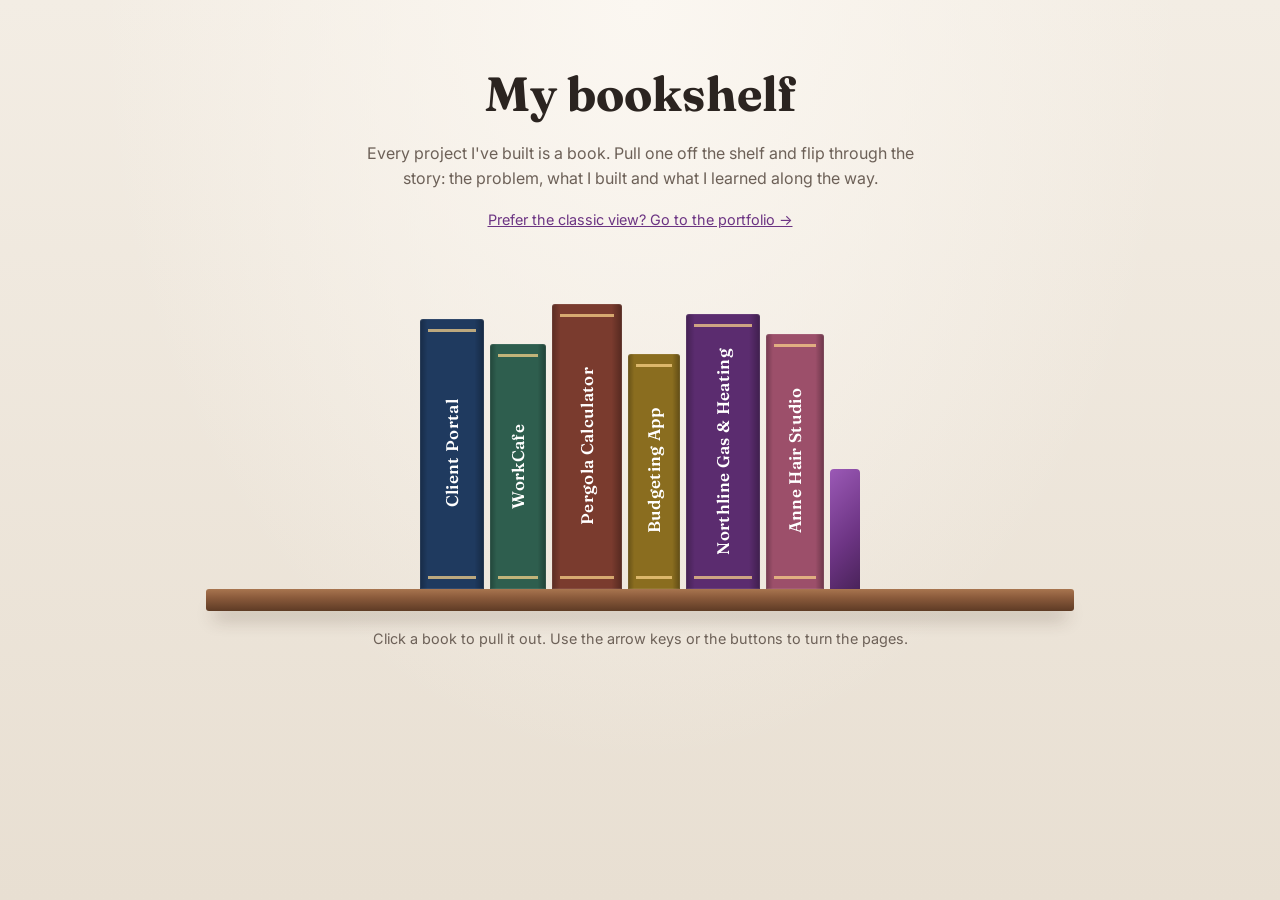
==== bookshelf.html @ 5f2030dc "Update LinkedIn profile links across multiple case studies and CV" ====
<!DOCTYPE html>
<html lang="en">
<head>
    <meta charset="UTF-8">
    <meta name="viewport" content="width=device-width, initial-scale=1.0">
    <title>My Bookshelf | Anasztázia Karalyos-Kecskés</title>
    <meta name="description" content="Prototype: Anasztázia's projects as books on a shelf. Pull one out and flip through it.">
    <link rel="icon" href="assets/images/favicon.ico">
    <link rel="preconnect" href="https://fonts.googleapis.com">
    <link rel="preconnect" href="https://fonts.gstatic.com" crossorigin>
    <link rel="stylesheet" href="https://fonts.googleapis.com/css2?family=Fraunces:opsz,wght@9..144,600;9..144,700&family=Inter:wght@400;500;600;700&display=swap">
    <style>
        /* ===== Colours and base ===== */
        :root {
            --wall: #f3ede4;
            --wall-shade: #e8dfd2;
            --wood: #8a5a3b;
            --wood-dark: #5e3b25;
            --wood-light: #a8754f;
            --paper: #fbf7ef;
            --paper-edge: #efe6d6;
            --ink: #2b2420;
            --ink-muted: #6d6158;
            --accent: #6c3483;
            --serif: 'Fraunces', Georgia, serif;
            --sans: 'Inter', 'Segoe UI', Arial, sans-serif;
        }

        * {
            box-sizing: border-box;
        }

        body {
            margin: 0;
            min-height: 100vh;
            background:
                radial-gradient(ellipse at top, #fbf7f1 0%, transparent 60%),
                linear-gradient(var(--wall), var(--wall-shade));
            color: var(--ink);
            font-family: var(--sans);
            line-height: 1.6;
        }

        img {
            display: block;
            max-width: 100%;
        }

        /* ===== Header ===== */
        .intro {
            max-width: 900px;
            margin: 0 auto;
            padding: 56px 16px 24px;
            text-align: center;
        }

        .intro h1 {
            margin: 0 0 8px;
            font-family: var(--serif);
            font-size: clamp(2rem, 5vw, 3rem);
        }

        .intro p {
            margin: 0 auto;
            max-width: 560px;
            color: var(--ink-muted);
        }

        .classic {
            display: inline-block;
            margin-top: 16px;
            color: var(--accent);
            font-size: 0.9rem;
        }

        /* ===== Shelf ===== */
        .shelf {
            max-width: 900px;
            margin: 32px auto 80px;
            padding: 0 16px;
        }

        .books {
            display: flex;
            align-items: flex-end;
            justify-content: center;
            gap: 6px;
            min-height: 300px;
            padding: 0 24px;
        }

        .shelf-board {
            height: 22px;
            border-radius: 3px;
            background: linear-gradient(var(--wood-light), var(--wood) 40%, var(--wood-dark));
            box-shadow: 0 14px 18px -8px rgba(60, 35, 20, 0.45);
        }

        .spine {
            position: relative;
            width: var(--w, 58px);
            height: var(--h, 260px);
            padding: 18px 0;
            border: 0;
            border-radius: 3px 3px 0 0;
            background:
                linear-gradient(90deg, rgba(0, 0, 0, 0.25), transparent 12%, transparent 85%, rgba(0, 0, 0, 0.3)),
                var(--c);
            color: #fff;
            cursor: pointer;
            box-shadow: inset 0 0 0 1px rgba(255, 255, 255, 0.08);
            transition: transform 0.35s ease;
        }

        .spine::before,
        .spine::after {
            content: "";
            position: absolute;
            left: 8px;
            right: 8px;
            height: 3px;
            background: rgba(255, 215, 140, 0.7);
        }

        .spine::before {
            top: 10px;
        }

        .spine::after {
            bottom: 10px;
        }

        .spine:hover,
        .spine:focus-visible {
            transform: translateY(-14px);
        }

        .spine:focus-visible {
            outline: 3px solid var(--accent);
            outline-offset: 3px;
        }

        .spine.pulled {
            transform: translateY(-40px) rotate(-3deg);
        }

        .spine-title {
            display: block;
            writing-mode: vertical-rl;
            transform: rotate(180deg);
            margin: 0 auto;
            font-family: var(--serif);
            font-size: 1.05rem;
            font-weight: 600;
            letter-spacing: 0.02em;
            white-space: nowrap;
        }

        .spine-tag {
            position: absolute;
            bottom: 22px;
            left: 0;
            right: 0;
            font-size: 0.62rem;
            font-weight: 600;
            text-transform: uppercase;
            letter-spacing: 0.08em;
            opacity: 0.8;
        }

        .bookend {
            align-self: flex-end;
            width: 30px;
            height: 120px;
            border-radius: 4px 4px 0 0;
            background: linear-gradient(135deg, #9b59b6, var(--accent) 60%, #4a235a);
        }

        .hint {
            margin-top: 16px;
            text-align: center;
            color: var(--ink-muted);
            font-size: 0.9rem;
        }

        /* ===== Open book ===== */
        .reader {
            position: fixed;
            inset: 0;
            z-index: 10;
            display: flex;
            flex-direction: column;
            align-items: center;
            justify-content: center;
            gap: 20px;
            padding: 16px;
            background: rgba(35, 25, 20, 0.72);
            opacity: 0;
            visibility: hidden;
            transition: opacity 0.35s ease, visibility 0.35s;
        }

        .reader.open {
            opacity: 1;
            visibility: visible;
        }

        .stage {
            perspective: 2200px;
        }

        .book {
            --page-w: min(380px, 44vw);
            --page-h: min(520px, 72vh);
            position: relative;
            width: calc(var(--page-w) * 2);
            height: var(--page-h);
            transform: scale(0.6) translateX(-25%);
            transition: transform 0.6s ease;
        }

        .reader.open .book {
            transform: translateX(-25%);
        }

        .reader.open .book.mid {
            transform: none;
        }

        .reader.open .book.end {
            transform: translateX(25%);
        }

        .leaf {
            position: absolute;
            top: 0;
            left: 50%;
            width: 50%;
            height: 100%;
            transform-origin: left center;
            transform-style: preserve-3d;
            transition: transform 0.9s cubic-bezier(0.645, 0.045, 0.355, 1);
        }

        .leaf.flipped {
            transform: rotateY(-180deg);
        }

        .face {
            position: absolute;
            inset: 0;
            overflow: hidden;
            padding: 36px 32px;
            backface-visibility: hidden;
            background: linear-gradient(90deg, var(--paper-edge), var(--paper) 8%);
            box-shadow: inset 0 0 0 1px rgba(0, 0, 0, 0.04), 0 10px 30px rgba(0, 0, 0, 0.25);
        }

        .face.back {
            transform: rotateY(180deg);
            background: linear-gradient(270deg, var(--paper-edge), var(--paper) 8%);
        }

        .face h2 {
            margin: 0 0 12px;
            font-family: var(--serif);
            font-size: 1.5rem;
            line-height: 1.2;
        }

        .face p,
        .face li {
            font-size: 0.92rem;
        }

        .face ul {
            padding-left: 18px;
        }

        .chapter {
            margin: 0 0 4px;
            color: var(--accent);
            font-size: 0.72rem;
            font-weight: 700;
            letter-spacing: 0.12em;
            text-transform: uppercase;
        }

        .page-no {
            position: absolute;
            bottom: 14px;
            left: 0;
            right: 0;
            text-align: center;
            color: var(--ink-muted);
            font-size: 0.75rem;
        }

        /* Cover and back cover */
        .face.cover {
            display: flex;
            flex-direction: column;
            justify-content: center;
            padding: 40px;
            color: #fff;
            background:
                linear-gradient(90deg, rgba(0, 0, 0, 0.35), transparent 6%),
                var(--c);
            text-align: center;
        }

        .face.cover.back {
            background:
                linear-gradient(270deg, rgba(0, 0, 0, 0.35), transparent 6%),
                var(--c);
        }

        .cover-frame {
            padding: 32px 16px;
            border: 2px solid rgba(255, 215, 140, 0.7);
        }

        .cover h2 {
            font-size: 2rem;
        }

        .cover .type {
            margin: 0;
            font-size: 0.8rem;
            letter-spacing: 0.14em;
            text-transform: uppercase;
            opacity: 0.85;
        }

        .cover .author {
            margin: 28px 0 0;
            font-family: var(--serif);
            font-style: italic;
            opacity: 0.85;
        }

        .shot {
            margin: 4px 0 16px;
            border-radius: 4px;
        }

        .lead {
            font-family: var(--serif);
            font-size: 1.05rem !important;
            font-style: italic;
        }

        .chips {
            display: flex;
            flex-wrap: wrap;
            justify-content: center;
            gap: 6px;
            margin: 16px 0 24px;
            padding: 0;
            list-style: none;
        }

        .chips li {
            padding: 3px 10px;
            border-radius: 999px;
            background: rgba(255, 255, 255, 0.15);
            font-size: 0.78rem !important;
        }

        .cover a {
            display: block;
            margin: 8px auto 0;
            padding: 8px 14px;
            max-width: 220px;
            border-radius: 4px;
            background: #fff;
            color: var(--ink);
            font-weight: 600;
            font-size: 0.88rem;
            text-decoration: none;
        }

        .cover a.ghost {
            background: transparent;
            border: 1px solid rgba(255, 255, 255, 0.6);
            color: #fff;
        }

        /* Controls */
        .controls {
            display: flex;
            gap: 10px;
        }

        .controls button {
            padding: 10px 18px;
            border: 0;
            border-radius: 999px;
            background: var(--paper);
            color: var(--ink);
            font: 600 0.9rem var(--sans);
            cursor: pointer;
        }

        .controls button:disabled {
            opacity: 0.4;
            cursor: default;
        }

        .controls .close {
            background: var(--accent);
            color: #fff;
        }

        /* ===== Phones: one page at a time ===== */
        @media (max-width: 700px) {
            .books {
                gap: 4px;
                padding: 0;
            }

            .spine {
                width: calc(var(--w, 58px) * 0.78);
                height: calc(var(--h, 260px) * 0.85);
            }

            .bookend {
                display: none;
            }

            .book {
                --page-w: min(360px, calc(100vw - 32px));
                width: var(--page-w);
            }

            .reader.open .book,
            .reader.open .book.mid,
            .reader.open .book.end {
                transform: none;
            }

            .leaf {
                left: 0;
                width: 100%;
            }

            .leaf.flipped {
                opacity: 0;
                transition: transform 0.9s cubic-bezier(0.645, 0.045, 0.355, 1), opacity 0.3s 0.5s;
            }

            .face {
                padding: 28px 22px;
            }
        }

        @media (prefers-reduced-motion: reduce) {
            .spine,
            .book,
            .leaf,
            .reader {
                transition: none !important;
            }
        }
    </style>
</head>
<body>

<header class="intro">
    <h1>My bookshelf</h1>
    <p>Every project I've built is a book. Pull one off the shelf and flip through the story: the problem, what I built and what I learned along the way.</p>
    <a class="classic" href="index.html">Prefer the classic view? Go to the portfolio →</a>
</header>

<main class="shelf">
    <div class="books" id="books"></div>
    <div class="shelf-board"></div>
    <p class="hint">Click a book to pull it out. Use the arrow keys or the buttons to turn the pages.</p>
</main>

<div class="reader" id="reader" role="dialog" aria-modal="true" aria-label="Open book">
    <div class="stage">
        <div class="book" id="book"></div>
    </div>
    <div class="controls">
        <button type="button" id="prev">← Previous</button>
        <button type="button" id="next">Next →</button>
        <button type="button" class="close" id="close">Back to the shelf</button>
    </div>
</div>

<script>
    // Each project is one book. Text comes from the case study pages.
    const projects = [
        {
            title: 'Client Portal',
            type: 'Full-stack web app',
            color: '#1f3a5f',
            width: 64,
            height: 270,
            image: 'client-portal-responsive-devices-mockup.webp',
            lead: 'A portal where a business asks clients for documents, clients upload them, and staff review each file.',
            problem: 'Accountants, law firms and estate agents need documents from every new client. Usually these arrive by email. Files get lost in inboxes, staff keep chasing clients, and nobody can see at a glance what is still missing.',
            built: [
                '<strong>Client side:</strong> a checklist of requested documents, drag-and-drop uploads, and a clear approved or rejected status with the reason.',
                '<strong>Staff side:</strong> a console with a progress bar for each client, new requests with due dates, and approve or reject with a note.'
            ],
            notesTitle: 'Decisions I made',
            notes: [
                'A custom staff console instead of the Django admin.',
                'A daily command instead of a task queue.',
                'Two versions of the demo: a working Django app and a polished front-end showcase.'
            ],
            stack: ['Python', 'Django', 'SQLite', 'Render'],
            live: 'https://client-portal-demo-1.onrender.com',
            page: 'case-studies/client-portal.html'
        },
        {
            title: 'WorkCafe',
            type: 'Full-stack web app',
            color: '#2e5e4e',
            width: 56,
            height: 245,
            image: 'workcafe-responsive-devices-mockup.webp',
            lead: 'A café finder for people who work remotely: where is the good wifi, the power socket and the quiet corner?',
            problem: 'Students, freelancers and remote workers need somewhere to work for a few hours, but they don\'t know which cafés nearby have decent wifi, sockets and a quiet corner. Good tips get shared in group chats and then forgotten.',
            built: [
                'A searchable café directory with a map, open to everyone without an account.',
                'Each café shows its wifi speed, power sockets and how quiet it usually is.',
                'Registered users can add, edit and delete their own cafés and save favourites.'
            ],
            notesTitle: 'Bugs I fixed',
            notes: [
                'The weather showed 290 degrees.',
                'The map stopped loading on the live site.',
                'Pages returned 404 on Heroku.',
                'Cafés appeared in the wrong place on the map.'
            ],
            stack: ['Python', 'Django', 'PostgreSQL', 'Leaflet', 'Heroku'],
            live: 'https://workcafe-app-4f1f130b7d49.herokuapp.com/',
            code: 'https://github.com/Anasztazia12/milestone3',
            page: 'case-studies/workcafe.html'
        },
        {
            title: 'Pergola Calculator',
            type: 'Client project',
            color: '#7a3b2e',
            width: 70,
            height: 285,
            image: 'pergola-responsive-devices-mockup.webp',
            lead: 'A 3D configurator for a construction company: change the design and see the materials and the price straight away.',
            problem: 'For every pergola job the company worked out the concrete, timber and screw quantities by hand in spreadsheets. It was slow, and a mistake in the numbers meant ordering the wrong materials.',
            built: [
                'The customer sets the size, roof pitch, wood type and other options.',
                'The 3D model, the full material list and the price update straight away.',
                'The bill of materials can be downloaded.'
            ],
            notesTitle: 'Challenges and fixes',
            notes: [
                'Keeping the pricing formulas private, server-side in Cloud Functions.',
                'Moving off PHP hosting.',
                'Handling secrets and local testing.'
            ],
            stack: ['JavaScript', 'Babylon.js', 'Firebase'],
            live: 'https://pergolakalkulator.com/calculator',
            page: 'case-studies/pergola-calculator.html'
        },
        {
            title: 'Budgeting App',
            type: 'Web app',
            color: '#8a6d1f',
            width: 52,
            height: 235,
            image: 'budgeting-app.webp',
            lead: 'A budgeting app that also answers "what happens if…?" before you make a money decision.',
            problem: 'Most budgeting tools only show what you have already spent. People also want to try out a decision first: what if I pay this loan off early, or what if my rent goes up?',
            built: [
                '<strong>Budget:</strong> income and expenses with totals and categories.',
                '<strong>Forecast:</strong> what-if scenarios you can save.',
                '<strong>Debt manager:</strong> loans and early payoff, linked to the forecast.',
                '<strong>Monthly summary:</strong> pie and bar charts.'
            ],
            notesTitle: 'Challenges and fixes',
            notes: [
                'Keeping account data and the database in step.',
                'Guest mode without mixing data.',
                'Amounts typed as text.'
            ],
            stack: ['JavaScript', 'Firebase', 'Chart.js', 'Jest'],
            live: 'https://anasztazia12.github.io/budgeting',
            code: 'https://github.com/Anasztazia12/budgeting',
            page: 'case-studies/budgeting-app.html'
        },
        {
            title: 'Northline Gas & Heating',
            type: 'Website and automation',
            color: '#5b2c6f',
            width: 74,
            height: 275,
            image: 'plumber-responsive-devices-mockup.webp',
            lead: 'A website for a heating engineer, with a quote form that sorts every request in seconds and flags emergencies straight away.',
            problem: 'A one-person heating engineer can\'t read emails while working on a boiler. Urgent jobs, like no heating or a smell of gas, sit unread between routine requests, and the customer rings someone else.',
            built: [
                '<strong>The website:</strong> hours, emergency call-outs and contact details on the first screen, then a "Request a quote" button.',
                '<strong>The automation:</strong> a Make scenario where AI sorts each request by job type and urgency, saves it to the job list and alerts the engineer about urgent jobs straight away.'
            ],
            notesTitle: 'Decisions I made',
            notes: [
                'A keyword safety net for emergencies.',
                'When unsure, choose urgent.',
                'Nothing gets lost.',
                'The engineer decides.'
            ],
            stack: ['HTML', 'CSS', 'Firebase', 'Make', 'OpenAI', 'Google Sheets'],
            live: 'https://northline-gas.web.app/',
            page: 'case-studies/northline-automation.html'
        },
        {
            title: 'Anne Hair Studio',
            type: 'Website with booking',
            color: '#9c4f6a',
            width: 58,
            height: 255,
            image: 'hair-responsive-devices-mockup.webp',
            lead: 'A website for a one-person hair salon, where clients can see the prices and opening hours and pick a free appointment.',
            problem: 'A stylist who works alone has no time to answer the same questions all day: what do you offer, what does it cost, when are you open, and how do I book?',
            built: [
                'A booking calendar: pick a day, then a free time, then enter your details.',
                'A full price list and opening hours, with today highlighted.',
                'On phones, the call and booking buttons stay at the bottom of the screen.'
            ],
            notesTitle: 'Decisions I made',
            notes: [
                'Weeks start on Monday.',
                'No times in the past.'
            ],
            stack: ['HTML', 'CSS', 'JavaScript', 'Firebase Hosting'],
            live: 'https://anne-hair-studio.web.app/',
            page: 'case-studies/anne-hair-studio.html'
        }
    ];

    const booksEl = document.getElementById('books');
    const reader = document.getElementById('reader');
    const bookEl = document.getElementById('book');
    const prevBtn = document.getElementById('prev');
    const nextBtn = document.getElementById('next');
    const closeBtn = document.getElementById('close');
    const phone = window.matchMedia('(max-width: 700px)');

    let leaves = [];
    let current = 0;
    let activeSpine = null;

    // The six pages of a book, in reading order
    function pagesFor(p) {
        const list = items => items.map(i => `<li>${i}</li>`).join('');
        const links = [
            `<a href="${p.live}" target="_blank" rel="noopener">Live demo</a>`,
            p.code ? `<a class="ghost" href="${p.code}" target="_blank" rel="noopener">Code on GitHub</a>` : '',
            `<a class="ghost" href="${p.page}">Full case study</a>`
        ].join('');

        return [
            { cover: true, html: `<div class="cover-frame"><p class="type">${p.type}</p><h2>${p.title}</h2><p class="author">by Anasztázia Karalyos-Kecskés</p></div>` },
            { html: `<img class="shot" src="assets/images/${p.image}" alt="${p.title} on several devices"><p class="lead">${p.lead}</p>` },
            { html: `<p class="chapter">Chapter 1</p><h2>The problem</h2><p>${p.problem}</p>` },
            { html: `<p class="chapter">Chapter 2</p><h2>What I built</h2><ul>${list(p.built)}</ul>` },
            { html: `<p class="chapter">Chapter 3</p><h2>${p.notesTitle}</h2><ul>${list(p.notes)}</ul>` },
            { cover: true, html: `<p class="type">Built with</p><ul class="chips">${list(p.stack)}</ul>${links}` }
        ];
    }

    function face(page, side, number, color) {
        if (!page) {
            return `<div class="face ${side}"></div>`;
        }
        const cls = page.cover ? 'face cover' : 'face';
        const no = page.cover ? '' : `<span class="page-no">${number}</span>`;
        return `<div class="${cls} ${side}" style="--c:${color}">${page.html}${no}</div>`;
    }

    // Spread view: two pages per leaf. Phone view: one page per leaf.
    function buildBook(p) {
        const pages = pagesFor(p);
        const perLeaf = phone.matches ? 1 : 2;
        let html = '';

        for (let i = 0; i < pages.length; i += perLeaf) {
            const back = perLeaf === 2 ? pages[i + 1] : null;
            html += `<div class="leaf">${face(pages[i], 'front', i, p.color)}${face(back, 'back', i + 1, p.color)}</div>`;
        }

        bookEl.innerHTML = html;
        leaves = [...bookEl.querySelectorAll('.leaf')];
        current = 0;
        update();
    }

    function update() {
        leaves.forEach((leaf, i) => {
            const flipped = i < current;
            leaf.classList.toggle('flipped', flipped);
            leaf.style.zIndex = flipped ? i : leaves.length - i;
        });

        bookEl.classList.toggle('mid', current > 0 && current < leaves.length);
        bookEl.classList.toggle('end', current === leaves.length);
        prevBtn.disabled = current === 0;
        nextBtn.disabled = current === leaves.length - (phone.matches ? 1 : 0);
    }

    function turn(step) {
        const target = current + step;
        const last = leaves.length - (phone.matches ? 1 : 0);
        if (target < 0 || target > last) {
            return;
        }
        // Keep the turning leaf on top while it moves
        const leaf = leaves[step > 0 ? current : target];
        leaf.style.zIndex = leaves.length + 1;
        current = target;
        setTimeout(update, 450);
        leaf.classList.toggle('flipped', step > 0);
        prevBtn.disabled = current === 0;
        nextBtn.disabled = current === last;
    }

    function openBook(p, spine) {
        activeSpine = spine;
        spine.classList.add('pulled');
        buildBook(p);
        setTimeout(() => {
            reader.classList.add('open');
            nextBtn.focus();
        }, 350);
    }

    function closeBook() {
        reader.classList.remove('open');
        if (activeSpine) {
            activeSpine.classList.remove('pulled');
            activeSpine.focus();
            activeSpine = null;
        }
    }

    projects.forEach(p => {
        const spine = document.createElement('button');
        spine.type = 'button';
        spine.className = 'spine';
        spine.style.cssText = `--c:${p.color};--w:${p.width}px;--h:${p.height}px`;
        spine.setAttribute('aria-label', `Open the ${p.title} book`);
        spine.innerHTML = `<span class="spine-title">${p.title}</span>`;
        spine.addEventListener('click', () => openBook(p, spine));
        booksEl.appendChild(spine);
    });

    const bookend = document.createElement('div');
    bookend.className = 'bookend';
    bookend.setAttribute('aria-hidden', 'true');
    booksEl.appendChild(bookend);

    prevBtn.addEventListener('click', () => turn(-1));
    nextBtn.addEventListener('click', () => turn(1));
    closeBtn.addEventListener('click', closeBook);
    reader.addEventListener('click', e => {
        if (e.target === reader) {
            closeBook();
        }
    });

    document.addEventListener('keydown', e => {
        if (!reader.classList.contains('open')) {
            return;
        }
        if (e.key === 'ArrowRight') turn(1);
        if (e.key === 'ArrowLeft') turn(-1);
        if (e.key === 'Escape') closeBook();
    });
</script>
</body>
</html>
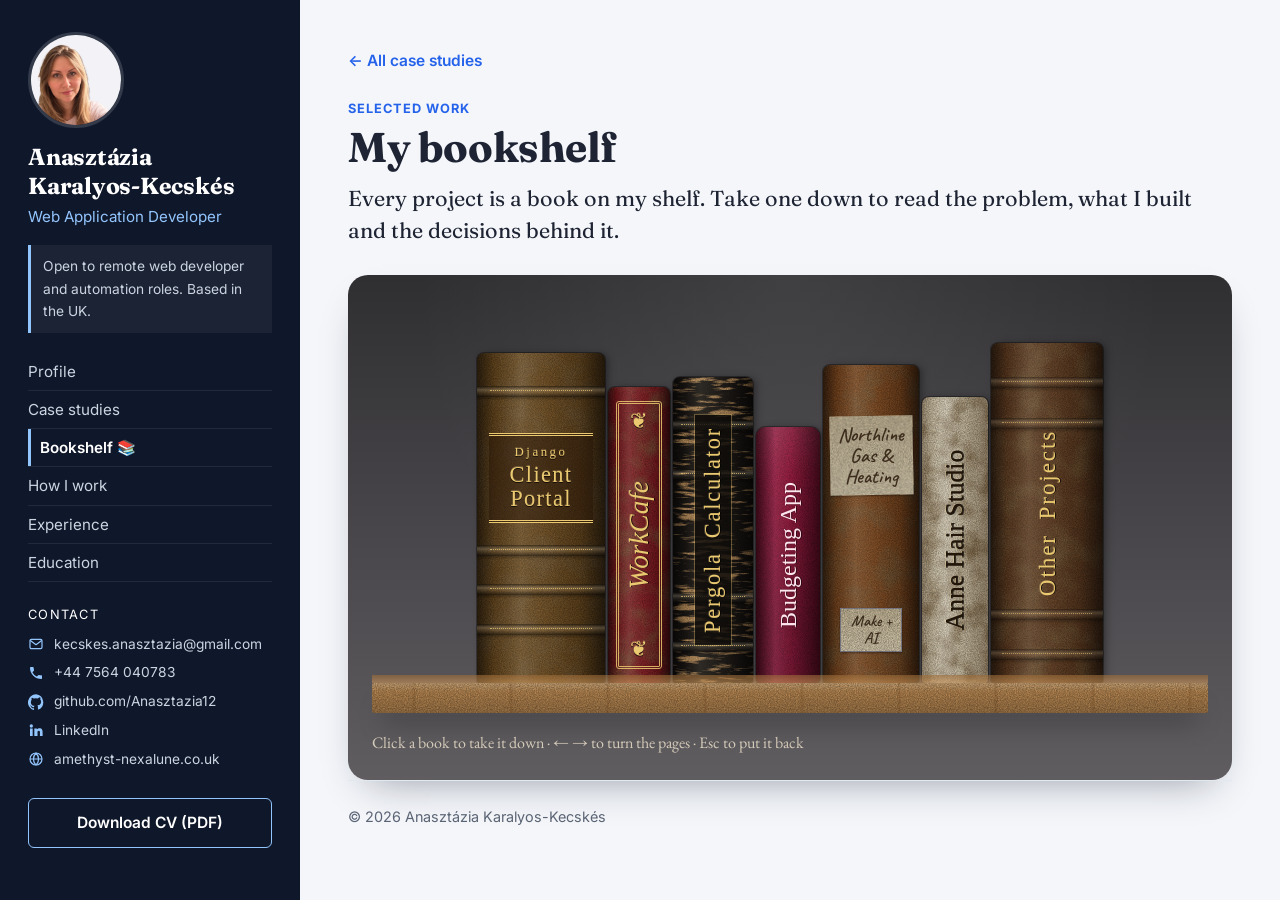
==== commit 7f655a58: "Add "Bookshelf" link to navigation and case studies sections - Included a link to the "Bookshelf" pa" ====
--- a/bookshelf.html
+++ b/bookshelf.html
@@ -3,480 +3,69 @@
 <head>
     <meta charset="UTF-8">
     <meta name="viewport" content="width=device-width, initial-scale=1.0">
-    <title>My Bookshelf | Anasztázia Karalyos-Kecskés</title>
-    <meta name="description" content="Prototype: Anasztázia's projects as books on a shelf. Pull one out and flip through it.">
+    <title>My bookshelf | Anasztázia Karalyos-Kecskés</title>
+    <meta name="description" content="Anasztázia's case studies as old books on a shelf. Take one down and read it page by page.">
     <link rel="icon" href="assets/images/favicon.ico">
     <link rel="preconnect" href="https://fonts.googleapis.com">
     <link rel="preconnect" href="https://fonts.gstatic.com" crossorigin>
-    <link rel="stylesheet" href="https://fonts.googleapis.com/css2?family=Fraunces:opsz,wght@9..144,600;9..144,700&family=Inter:wght@400;500;600;700&display=swap">
-    <style>
-        /* ===== Colours and base ===== */
-        :root {
-            --wall: #f3ede4;
-            --wall-shade: #e8dfd2;
-            --wood: #8a5a3b;
-            --wood-dark: #5e3b25;
-            --wood-light: #a8754f;
-            --paper: #fbf7ef;
-            --paper-edge: #efe6d6;
-            --ink: #2b2420;
-            --ink-muted: #6d6158;
-            --accent: #6c3483;
-            --serif: 'Fraunces', Georgia, serif;
-            --sans: 'Inter', 'Segoe UI', Arial, sans-serif;
-        }
-
-        * {
-            box-sizing: border-box;
-        }
-
-        body {
-            margin: 0;
-            min-height: 100vh;
-            background:
-                radial-gradient(ellipse at top, #fbf7f1 0%, transparent 60%),
-                linear-gradient(var(--wall), var(--wall-shade));
-            color: var(--ink);
-            font-family: var(--sans);
-            line-height: 1.6;
-        }
-
-        img {
-            display: block;
-            max-width: 100%;
-        }
-
-        /* ===== Header ===== */
-        .intro {
-            max-width: 900px;
-            margin: 0 auto;
-            padding: 56px 16px 24px;
-            text-align: center;
-        }
-
-        .intro h1 {
-            margin: 0 0 8px;
-            font-family: var(--serif);
-            font-size: clamp(2rem, 5vw, 3rem);
-        }
-
-        .intro p {
-            margin: 0 auto;
-            max-width: 560px;
-            color: var(--ink-muted);
-        }
-
-        .classic {
-            display: inline-block;
-            margin-top: 16px;
-            color: var(--accent);
-            font-size: 0.9rem;
-        }
-
-        /* ===== Shelf ===== */
-        .shelf {
-            max-width: 900px;
-            margin: 32px auto 80px;
-            padding: 0 16px;
-        }
-
-        .books {
-            display: flex;
-            align-items: flex-end;
-            justify-content: center;
-            gap: 6px;
-            min-height: 300px;
-            padding: 0 24px;
-        }
-
-        .shelf-board {
-            height: 22px;
-            border-radius: 3px;
-            background: linear-gradient(var(--wood-light), var(--wood) 40%, var(--wood-dark));
-            box-shadow: 0 14px 18px -8px rgba(60, 35, 20, 0.45);
-        }
-
-        .spine {
-            position: relative;
-            width: var(--w, 58px);
-            height: var(--h, 260px);
-            padding: 18px 0;
-            border: 0;
-            border-radius: 3px 3px 0 0;
-            background:
-                linear-gradient(90deg, rgba(0, 0, 0, 0.25), transparent 12%, transparent 85%, rgba(0, 0, 0, 0.3)),
-                var(--c);
-            color: #fff;
-            cursor: pointer;
-            box-shadow: inset 0 0 0 1px rgba(255, 255, 255, 0.08);
-            transition: transform 0.35s ease;
-        }
-
-        .spine::before,
-        .spine::after {
-            content: "";
-            position: absolute;
-            left: 8px;
-            right: 8px;
-            height: 3px;
-            background: rgba(255, 215, 140, 0.7);
-        }
-
-        .spine::before {
-            top: 10px;
-        }
-
-        .spine::after {
-            bottom: 10px;
-        }
-
-        .spine:hover,
-        .spine:focus-visible {
-            transform: translateY(-14px);
-        }
-
-        .spine:focus-visible {
-            outline: 3px solid var(--accent);
-            outline-offset: 3px;
-        }
-
-        .spine.pulled {
-            transform: translateY(-40px) rotate(-3deg);
-        }
-
-        .spine-title {
-            display: block;
-            writing-mode: vertical-rl;
-            transform: rotate(180deg);
-            margin: 0 auto;
-            font-family: var(--serif);
-            font-size: 1.05rem;
-            font-weight: 600;
-            letter-spacing: 0.02em;
-            white-space: nowrap;
-        }
-
-        .spine-tag {
-            position: absolute;
-            bottom: 22px;
-            left: 0;
-            right: 0;
-            font-size: 0.62rem;
-            font-weight: 600;
-            text-transform: uppercase;
-            letter-spacing: 0.08em;
-            opacity: 0.8;
-        }
-
-        .bookend {
-            align-self: flex-end;
-            width: 30px;
-            height: 120px;
-            border-radius: 4px 4px 0 0;
-            background: linear-gradient(135deg, #9b59b6, var(--accent) 60%, #4a235a);
-        }
-
-        .hint {
-            margin-top: 16px;
-            text-align: center;
-            color: var(--ink-muted);
-            font-size: 0.9rem;
-        }
-
-        /* ===== Open book ===== */
-        .reader {
-            position: fixed;
-            inset: 0;
-            z-index: 10;
-            display: flex;
-            flex-direction: column;
-            align-items: center;
-            justify-content: center;
-            gap: 20px;
-            padding: 16px;
-            background: rgba(35, 25, 20, 0.72);
-            opacity: 0;
-            visibility: hidden;
-            transition: opacity 0.35s ease, visibility 0.35s;
-        }
-
-        .reader.open {
-            opacity: 1;
-            visibility: visible;
-        }
-
-        .stage {
-            perspective: 2200px;
-        }
-
-        .book {
-            --page-w: min(380px, 44vw);
-            --page-h: min(520px, 72vh);
-            position: relative;
-            width: calc(var(--page-w) * 2);
-            height: var(--page-h);
-            transform: scale(0.6) translateX(-25%);
-            transition: transform 0.6s ease;
-        }
-
-        .reader.open .book {
-            transform: translateX(-25%);
-        }
-
-        .reader.open .book.mid {
-            transform: none;
-        }
-
-        .reader.open .book.end {
-            transform: translateX(25%);
-        }
-
-        .leaf {
-            position: absolute;
-            top: 0;
-            left: 50%;
-            width: 50%;
-            height: 100%;
-            transform-origin: left center;
-            transform-style: preserve-3d;
-            transition: transform 0.9s cubic-bezier(0.645, 0.045, 0.355, 1);
-        }
-
-        .leaf.flipped {
-            transform: rotateY(-180deg);
-        }
-
-        .face {
-            position: absolute;
-            inset: 0;
-            overflow: hidden;
-            padding: 36px 32px;
-            backface-visibility: hidden;
-            background: linear-gradient(90deg, var(--paper-edge), var(--paper) 8%);
-            box-shadow: inset 0 0 0 1px rgba(0, 0, 0, 0.04), 0 10px 30px rgba(0, 0, 0, 0.25);
-        }
-
-        .face.back {
-            transform: rotateY(180deg);
-            background: linear-gradient(270deg, var(--paper-edge), var(--paper) 8%);
-        }
-
-        .face h2 {
-            margin: 0 0 12px;
-            font-family: var(--serif);
-            font-size: 1.5rem;
-            line-height: 1.2;
-        }
-
-        .face p,
-        .face li {
-            font-size: 0.92rem;
-        }
-
-        .face ul {
-            padding-left: 18px;
-        }
-
-        .chapter {
-            margin: 0 0 4px;
-            color: var(--accent);
-            font-size: 0.72rem;
-            font-weight: 700;
-            letter-spacing: 0.12em;
-            text-transform: uppercase;
-        }
-
-        .page-no {
-            position: absolute;
-            bottom: 14px;
-            left: 0;
-            right: 0;
-            text-align: center;
-            color: var(--ink-muted);
-            font-size: 0.75rem;
-        }
-
-        /* Cover and back cover */
-        .face.cover {
-            display: flex;
-            flex-direction: column;
-            justify-content: center;
-            padding: 40px;
-            color: #fff;
-            background:
-                linear-gradient(90deg, rgba(0, 0, 0, 0.35), transparent 6%),
-                var(--c);
-            text-align: center;
-        }
-
-        .face.cover.back {
-            background:
-                linear-gradient(270deg, rgba(0, 0, 0, 0.35), transparent 6%),
-                var(--c);
-        }
-
-        .cover-frame {
-            padding: 32px 16px;
-            border: 2px solid rgba(255, 215, 140, 0.7);
-        }
-
-        .cover h2 {
-            font-size: 2rem;
-        }
-
-        .cover .type {
-            margin: 0;
-            font-size: 0.8rem;
-            letter-spacing: 0.14em;
-            text-transform: uppercase;
-            opacity: 0.85;
-        }
-
-        .cover .author {
-            margin: 28px 0 0;
-            font-family: var(--serif);
-            font-style: italic;
-            opacity: 0.85;
-        }
-
-        .shot {
-            margin: 4px 0 16px;
-            border-radius: 4px;
-        }
-
-        .lead {
-            font-family: var(--serif);
-            font-size: 1.05rem !important;
-            font-style: italic;
-        }
-
-        .chips {
-            display: flex;
-            flex-wrap: wrap;
-            justify-content: center;
-            gap: 6px;
-            margin: 16px 0 24px;
-            padding: 0;
-            list-style: none;
-        }
-
-        .chips li {
-            padding: 3px 10px;
-            border-radius: 999px;
-            background: rgba(255, 255, 255, 0.15);
-            font-size: 0.78rem !important;
-        }
-
-        .cover a {
-            display: block;
-            margin: 8px auto 0;
-            padding: 8px 14px;
-            max-width: 220px;
-            border-radius: 4px;
-            background: #fff;
-            color: var(--ink);
-            font-weight: 600;
-            font-size: 0.88rem;
-            text-decoration: none;
-        }
-
-        .cover a.ghost {
-            background: transparent;
-            border: 1px solid rgba(255, 255, 255, 0.6);
-            color: #fff;
-        }
-
-        /* Controls */
-        .controls {
-            display: flex;
-            gap: 10px;
-        }
-
-        .controls button {
-            padding: 10px 18px;
-            border: 0;
-            border-radius: 999px;
-            background: var(--paper);
-            color: var(--ink);
-            font: 600 0.9rem var(--sans);
-            cursor: pointer;
-        }
-
-        .controls button:disabled {
-            opacity: 0.4;
-            cursor: default;
-        }
-
-        .controls .close {
-            background: var(--accent);
-            color: #fff;
-        }
-
-        /* ===== Phones: one page at a time ===== */
-        @media (max-width: 700px) {
-            .books {
-                gap: 4px;
-                padding: 0;
-            }
-
-            .spine {
-                width: calc(var(--w, 58px) * 0.78);
-                height: calc(var(--h, 260px) * 0.85);
-            }
-
-            .bookend {
-                display: none;
-            }
-
-            .book {
-                --page-w: min(360px, calc(100vw - 32px));
-                width: var(--page-w);
-            }
-
-            .reader.open .book,
-            .reader.open .book.mid,
-            .reader.open .book.end {
-                transform: none;
-            }
-
-            .leaf {
-                left: 0;
-                width: 100%;
-            }
-
-            .leaf.flipped {
-                opacity: 0;
-                transition: transform 0.9s cubic-bezier(0.645, 0.045, 0.355, 1), opacity 0.3s 0.5s;
-            }
-
-            .face {
-                padding: 28px 22px;
-            }
-        }
-
-        @media (prefers-reduced-motion: reduce) {
-            .spine,
-            .book,
-            .leaf,
-            .reader {
-                transition: none !important;
-            }
-        }
-    </style>
+    <link rel="stylesheet" href="https://fonts.googleapis.com/css2?family=Fraunces:opsz,wght@9..144,600;9..144,700&family=Inter:wght@400;500;600;700&family=IM+Fell+English:ital@0;1&family=IM+Fell+English+SC&family=EB+Garamond:wght@400;500;600&family=Caveat:wght@500;600&display=swap">
+    <link rel="stylesheet" href="assets/css/style.css">
 </head>
-<body>
-
-<header class="intro">
-    <h1>My bookshelf</h1>
-    <p>Every project I've built is a book. Pull one off the shelf and flip through the story: the problem, what I built and what I learned along the way.</p>
-    <a class="classic" href="index.html">Prefer the classic view? Go to the portfolio →</a>
-</header>
-
-<main class="shelf">
-    <div class="books" id="books"></div>
-    <div class="shelf-board"></div>
-    <p class="hint">Click a book to pull it out. Use the arrow keys or the buttons to turn the pages.</p>
-</main>
+<body class="shelf-page">
+
+<div class="layout">
+
+    <!-- Sidebar -->
+    <aside class="sidebar">
+        <img class="photo" src="assets/images/profile.webp" alt="Anasztázia Karalyos-Kecskés" width="120" height="120">
+        <h1>Anasztázia <span class="nowrap">Karalyos-Kecskés</span></h1>
+        <p class="role">Web Application Developer</p>
+        <p class="status">Open to remote web developer and automation roles. Based in the UK.</p>
+
+        <nav>
+            <ul class="menu">
+                <li><a href="index.html#profile">Profile</a></li>
+                <li><a href="index.html#projects">Case studies</a></li>
+                <li><a href="bookshelf.html" class="is-active" aria-current="page">Bookshelf 📚</a></li>
+                <li><a href="index.html#how-i-work">How I work</a></li>
+                <li><a href="index.html#experience">Experience</a></li>
+                <li><a href="index.html#education">Education</a></li>
+            </ul>
+        </nav>
+
+        <p class="side-title">Contact</p>
+        <ul class="contact">
+            <li><a href="mailto:kecskes.anasztazia@gmail.com"><svg class="ic" viewBox="0 0 24 24" aria-hidden="true"><rect x="3" y="5" width="18" height="14" rx="2" fill="none" stroke="currentColor" stroke-width="1.8"/><path d="m4 7 8 6 8-6" fill="none" stroke="currentColor" stroke-width="1.8" stroke-linecap="round" stroke-linejoin="round"/></svg><span>kecskes.anasztazia@gmail.com</span></a></li>
+            <li><a href="tel:+447564040783"><svg class="ic" viewBox="0 0 24 24" aria-hidden="true"><path d="M6.6 10.8a15 15 0 0 0 6.6 6.6l2.2-2.2a1 1 0 0 1 1-.25 11.4 11.4 0 0 0 3.6.57 1 1 0 0 1 1 1V20a1 1 0 0 1-1 1A17 17 0 0 1 3 4a1 1 0 0 1 1-1h3.5a1 1 0 0 1 1 1c0 1.25.2 2.45.57 3.57a1 1 0 0 1-.25 1z" fill="currentColor"/></svg><span>+44 7564 040783</span></a></li>
+            <li><a href="https://github.com/Anasztazia12" target="_blank" rel="noopener"><svg class="ic" viewBox="0 0 24 24" aria-hidden="true"><path fill="currentColor" d="M12 .5a12 12 0 0 0-3.8 23.4c.6.1.8-.3.8-.6v-2c-3.3.7-4-1.6-4-1.6-.6-1.4-1.4-1.8-1.4-1.8-1.1-.7.1-.7.1-.7 1.2.1 1.8 1.2 1.8 1.2 1.1 1.8 2.8 1.3 3.5 1 .1-.8.4-1.3.8-1.6-2.7-.3-5.5-1.3-5.5-5.9 0-1.3.5-2.4 1.2-3.2-.1-.3-.5-1.5.1-3.2 0 0 1-.3 3.3 1.2a11.5 11.5 0 0 1 6 0C17.3 4.7 18.3 5 18.3 5c.6 1.7.2 2.9.1 3.2.8.8 1.2 1.9 1.2 3.2 0 4.6-2.8 5.6-5.5 5.9.4.4.8 1.1.8 2.2v3.3c0 .3.2.7.8.6A12 12 0 0 0 12 .5z"/></svg><span>github.com/Anasztazia12</span></a></li>
+            <li><a href="https://www.linkedin.com/in/anasztazia-k-096679420/" target="_blank" rel="noopener"><svg class="ic" viewBox="0 0 24 24" aria-hidden="true"><path fill="currentColor" d="M4.98 3.5a2.5 2.5 0 1 1 0 5 2.5 2.5 0 0 1 0-5zM3 9.75h4v11.25H3zM9.5 9.75h3.8v1.6h.06c.53-1 1.83-2.05 3.77-2.05 4.03 0 4.77 2.6 4.77 6v5.7h-4v-5.05c0-1.2-.02-2.75-1.7-2.75-1.7 0-1.95 1.3-1.95 2.66V21H9.5z"/></svg><span>LinkedIn</span></a></li>
+            <li><a href="https://www.amethyst-nexalune.co.uk" target="_blank" rel="noopener"><svg class="ic" viewBox="0 0 24 24" aria-hidden="true"><g fill="none" stroke="currentColor" stroke-width="1.8"><circle cx="12" cy="12" r="9"/><path d="M3 12h18M12 3c2.5 2.7 3.8 5.7 3.8 9s-1.3 6.3-3.8 9M12 3c-2.5 2.7-3.8 5.7-3.8 9s1.3 6.3 3.8 9"/></g></svg><span>amethyst-nexalune.co.uk</span></a></li>
+        </ul>
+
+        <a class="cv-button" href="assets/pdf/CV_Anasztazia_Karalyos-Kecskes.pdf" download>Download CV (PDF)</a>
+    </aside>
+
+    <!-- Bookshelf -->
+    <main class="content">
+        <a class="back" href="index.html#projects">← All case studies</a>
+
+        <p class="case-type">Selected work</p>
+        <h1 class="page-title">My bookshelf</h1>
+        <p class="lead">Every project is a book on my shelf. Take one down to read the problem, what I built and the decisions behind it.</p>
+
+        <section class="shelf-wall" aria-label="Bookshelf">
+            <div class="shelf">
+                <div class="books" id="books"></div>
+                <div class="board"></div>
+                <div class="shelf-foot">
+                    <span>Click a book to take it down · ← → to turn the pages · Esc to put it back</span>
+                </div>
+            </div>
+        </section>
+
+        <footer class="footer">© 2026 Anasztázia Karalyos-Kecskés</footer>
+    </main>
+</div>
 
 <div class="reader" id="reader" role="dialog" aria-modal="true" aria-label="Open book">
     <div class="stage">
@@ -485,31 +74,32 @@
     <div class="controls">
         <button type="button" id="prev">← Previous</button>
         <button type="button" id="next">Next →</button>
-        <button type="button" class="close" id="close">Back to the shelf</button>
+        <button type="button" class="close" id="close">Put it back</button>
     </div>
 </div>
 
 <script>
     // Each project is one book. Text comes from the case study pages.
-    const projects = [
+    // style = how the spine looks, bands = where the raised bands sit (% from the top)
+    // chapters = the pages after the intro page (keep it at 5 so every book has 8 pages)
+    const books = [
         {
             title: 'Client Portal',
             type: 'Full-stack web app',
-            color: '#1f3a5f',
-            width: 64,
-            height: 270,
+            tag: 'Django',
+            style: 'gilded',
+            color: '#7a5524',
+            width: 128,
+            height: 330,
+            bands: [10, 58, 70, 82],
             image: 'client-portal-responsive-devices-mockup.webp',
             lead: 'A portal where a business asks clients for documents, clients upload them, and staff review each file.',
-            problem: 'Accountants, law firms and estate agents need documents from every new client. Usually these arrive by email. Files get lost in inboxes, staff keep chasing clients, and nobody can see at a glance what is still missing.',
-            built: [
-                '<strong>Client side:</strong> a checklist of requested documents, drag-and-drop uploads, and a clear approved or rejected status with the reason.',
-                '<strong>Staff side:</strong> a console with a progress bar for each client, new requests with due dates, and approve or reject with a note.'
-            ],
-            notesTitle: 'Decisions I made',
-            notes: [
-                'A custom staff console instead of the Django admin.',
-                'A daily command instead of a task queue.',
-                'Two versions of the demo: a working Django app and a polished front-end showcase.'
+            chapters: [
+                ['The problem', `<p>Accountants, law firms and estate agents need documents from every new client: a company extract, a signature specimen, a tax certificate.</p><p>Usually these arrive by email. Files get lost in inboxes, staff have to keep chasing clients, and nobody can see at a glance what is still missing.</p>`, 'client-portal-tablet-phone.webp'],
+                ['What I built', `<p>A Django app with two sides:</p><ul><li><strong>Client side:</strong> the client logs in and sees a checklist of the documents requested from them. They upload each file with drag and drop, and can see whether it was approved or rejected, and why.</li><li><strong>Staff side:</strong> a console with a list of clients and a progress bar for each. Staff can send a new request with a due date, and approve or reject uploads with a note.</li></ul>`],
+                ['Technical details', `<ul><li>Three related models: a Client has many DocumentRequests, and each request has many UploadedDocuments, so a rejected file can be replaced without losing its history.</li><li>Role-based routing: staff go to <em>/staff/</em>, clients to their own checklist.</li><li>Management commands: <em>send_reminders</em> emails clients 3+ days overdue, <em>seed_demo</em> creates demo data.</li><li>Server-rendered Django templates, deployed on Render from a <em>render.yaml</em> blueprint.</li></ul>`],
+                ['Decisions I made', `<p><strong>A custom staff console instead of the Django admin.</strong> The admin is not designed for daily office work; a console with a progress bar per client is faster.</p><p><strong>A daily command instead of a task queue.</strong> Celery and Redis would add a lot of setup for something this small.</p><p><strong>Two versions of the demo.</strong> Next to the Django app, a polished front-end showcase with an English/Hungarian switch.</p>`],
+                ['What I would do next', `<ul><li>Encrypt uploaded files at rest.</li><li>Production hardening: turn off debug mode, restrict allowed hosts and rate-limit the login.</li><li>Send real emails through an email service.</li><li>Move reminders to a task queue if the number of clients grows.</li></ul>`, 'client-portal-laptop-checklist.webp']
             ],
             stack: ['Python', 'Django', 'SQLite', 'Render'],
             live: 'https://client-portal-demo-1.onrender.com',
@@ -518,23 +108,20 @@
         {
             title: 'WorkCafe',
             type: 'Full-stack web app',
-            color: '#2e5e4e',
-            width: 56,
-            height: 245,
+            tag: 'Django',
+            style: 'crimson',
+            color: '#8e1d24',
+            width: 62,
+            height: 296,
+            bands: [],
             image: 'workcafe-responsive-devices-mockup.webp',
             lead: 'A café finder for people who work remotely: where is the good wifi, the power socket and the quiet corner?',
-            problem: 'Students, freelancers and remote workers need somewhere to work for a few hours, but they don\'t know which cafés nearby have decent wifi, sockets and a quiet corner. Good tips get shared in group chats and then forgotten.',
-            built: [
-                'A searchable café directory with a map, open to everyone without an account.',
-                'Each café shows its wifi speed, power sockets and how quiet it usually is.',
-                'Registered users can add, edit and delete their own cafés and save favourites.'
-            ],
-            notesTitle: 'Bugs I fixed',
-            notes: [
-                'The weather showed 290 degrees.',
-                'The map stopped loading on the live site.',
-                'Pages returned 404 on Heroku.',
-                'Cafés appeared in the wrong place on the map.'
+            chapters: [
+                ['The problem', `<p>Students, freelancers and remote workers often need somewhere to work for a few hours. They do not know which cafés nearby have decent wifi, power sockets and a quiet corner, and good tips get shared in group chats and then forgotten.</p><h3>What I built</h3><p>A searchable café directory with a map. Each café shows its wifi speed, power sockets and how quiet it is. Registered users can add cafés, edit or delete their own, and save favourites.</p>`],
+                ['Technical details', `<ul><li>Relational data model with the Django ORM on PostgreSQL.</li><li>Django authentication with full CRUD on cafés; only the owner can edit or delete one.</li><li>Current weather from the OpenWeatherMap API, called from Python.</li><li>Interactive map with Leaflet and Esri tiles.</li><li>Deployed on Heroku with gunicorn and WhiteNoise.</li><li>Planned with user stories on a GitHub Project board.</li></ul>`],
+                ['Testing', `<p>8 automated tests with Django's TestCase. They cover the homepage, sign-up, a failed login, login-required pages, adding a café, permissions, favourites and deleting.</p><p>I also tested every user story by hand in Edge, Firefox and on an iPhone, and validated the HTML and CSS with the W3C validators.</p>`, 'workcafe-signup.webp'],
+                ['Bugs I fixed', `<p><strong>The weather showed 290 degrees.</strong> The request was missing <em>units: metric</em>, so the API returned Kelvin.</p><p><strong>The map stopped loading online.</strong> OpenStreetMap tiles are not meant for public apps, so I switched to Esri's free tiles.</p><p><strong>Pages returned 404 on Heroku.</strong> I added real views, templates and URLs for every page.</p><p><strong>Cafés in the wrong place.</strong> Two seed cafés had latitude and longitude swapped.</p>`],
+                ['What I learned', `<p>Things can work fine on my computer and break once the site is online: the map tiles and static files only caused problems after deployment. Next time I would decide on the database models first.</p>`, 'workcafe-map.webp']
             ],
             stack: ['Python', 'Django', 'PostgreSQL', 'Leaflet', 'Heroku'],
             live: 'https://workcafe-app-4f1f130b7d49.herokuapp.com/',
@@ -544,22 +131,20 @@
         {
             title: 'Pergola Calculator',
             type: 'Client project',
-            color: '#7a3b2e',
-            width: 70,
-            height: 285,
+            tag: 'Babylon.js',
+            style: 'cracked',
+            color: '#1d1916',
+            width: 80,
+            height: 306,
+            bands: [14, 30, 70, 86],
             image: 'pergola-responsive-devices-mockup.webp',
-            lead: 'A 3D configurator for a construction company: change the design and see the materials and the price straight away.',
-            problem: 'For every pergola job the company worked out the concrete, timber and screw quantities by hand in spreadsheets. It was slow, and a mistake in the numbers meant ordering the wrong materials.',
-            built: [
-                'The customer sets the size, roof pitch, wood type and other options.',
-                'The 3D model, the full material list and the price update straight away.',
-                'The bill of materials can be downloaded.'
-            ],
-            notesTitle: 'Challenges and fixes',
-            notes: [
-                'Keeping the pricing formulas private, server-side in Cloud Functions.',
-                'Moving off PHP hosting.',
-                'Handling secrets and local testing.'
+            lead: 'A 3D configurator for a construction company in Hungary: change the design and see the materials and the price straight away.',
+            chapters: [
+                ['The problem', `<p>For every pergola job the company worked out the concrete, timber and screw quantities by hand, using spreadsheets.</p><p>It was slow, and a mistake in the numbers meant ordering the wrong materials.</p>`, 'pergola-3d-poster.webp'],
+                ['What I built', `<p>A web app where the customer sets the size, roof pitch, wood type and other options.</p><p>The 3D model, the full material list and the price estimate update straight away, and the bill of materials can be downloaded.</p>`, 'pergola2-mockup.webp'],
+                ['Technical details', `<ul><li>The 3D pergola is drawn in the browser with Babylon.js and changes with the settings.</li><li>I turned the company's spreadsheet calculations into JavaScript functions.</li><li>The calculation runs in a Firebase Cloud Function on Node.js, so the formulas stay private.</li><li>Separate functions handle cutting optimisation and plan generation.</li><li>Firebase Hosting forwards <em>/api/calculate</em> to the function.</li></ul>`],
+                ['How a calculation works', `<ol><li>The browser sends the chosen settings to <em>/api/calculate</em>.</li><li>The Cloud Function checks where the request comes from and applies a rate limit.</li><li>It runs the formulas and signs the response with a secret key.</li><li>The browser updates the 3D model, the material list and the price.</li></ol>`],
+                ['Challenges and fixes', `<p><strong>Keeping the formulas private.</strong> Anyone can read browser JavaScript, so the calculation moved to a Cloud Function and only results are sent back.</p><p><strong>Moving off PHP hosting.</strong> The first version ran PHP on cPanel; I moved everything to Firebase.</p><p><strong>Secrets and local testing.</strong> The signing key lives in Firebase secrets; locally I use the Emulator Suite.</p>`]
             ],
             stack: ['JavaScript', 'Babylon.js', 'Firebase'],
             live: 'https://pergolakalkulator.com/calculator',
@@ -568,23 +153,20 @@
         {
             title: 'Budgeting App',
             type: 'Web app',
-            color: '#8a6d1f',
-            width: 52,
-            height: 235,
+            tag: 'Firebase',
+            style: 'velvet',
+            color: '#a3163f',
+            width: 64,
+            height: 256,
+            bands: [],
             image: 'budgeting-app.webp',
             lead: 'A budgeting app that also answers "what happens if…?" before you make a money decision.',
-            problem: 'Most budgeting tools only show what you have already spent. People also want to try out a decision first: what if I pay this loan off early, or what if my rent goes up?',
-            built: [
-                '<strong>Budget:</strong> income and expenses with totals and categories.',
-                '<strong>Forecast:</strong> what-if scenarios you can save.',
-                '<strong>Debt manager:</strong> loans and early payoff, linked to the forecast.',
-                '<strong>Monthly summary:</strong> pie and bar charts.'
-            ],
-            notesTitle: 'Challenges and fixes',
-            notes: [
-                'Keeping account data and the database in step.',
-                'Guest mode without mixing data.',
-                'Amounts typed as text.'
+            chapters: [
+                ['The problem', `<p>Most budgeting tools only show what you have already spent.</p><p>People also want to try out a decision first: what if I pay this loan off early, or what if my rent goes up?</p>`, 'budget1.webp'],
+                ['What I built', `<ul><li><strong>Budget:</strong> income and expenses with totals and categories.</li><li><strong>Forecast:</strong> try out what-if scenarios and save them.</li><li><strong>Debt manager:</strong> loans, monthly payments and planned early payoff, linked to the forecast.</li><li><strong>Monthly summary:</strong> pie or bar charts.</li></ul><p>Accounts or guest mode, light and dark theme, Hungarian/English switch.</p>`],
+                ['Technical details', `<ul><li>Firebase Authentication; each user gets a Firestore document at <em>users/{uid}</em> with all their data under it.</li><li>Guests use the app without an account; their data stays in sessionStorage.</li><li>Charts built with Chart.js.</li><li>Shared calculation logic in one script, used by every page and by the tests.</li></ul>`, 'budget3.webp'],
+                ['Testing', `<p>24 unit tests written with Jest.</p><p>The tests load the real browser script instead of a copy of its functions, so they test exactly the code the app runs.</p><p>They cover totals, month boundaries (including February in leap years), filtering by month, guest data and storage keys.</p>`],
+                ['Challenges and fixes', `<p><strong>Account data and the database in step.</strong> A Firestore document is created for every new user at sign-up.</p><p><strong>Guest mode without mixing data.</strong> Guest data has its own keys, checked by the tests.</p><p><strong>Amounts typed as text.</strong> Strings are converted to numbers and missing values count as zero.</p>`, 'budget2.webp']
             ],
             stack: ['JavaScript', 'Firebase', 'Chart.js', 'Jest'],
             live: 'https://anasztazia12.github.io/budgeting',
@@ -594,22 +176,20 @@
         {
             title: 'Northline Gas & Heating',
             type: 'Website and automation',
-            color: '#5b2c6f',
-            width: 74,
-            height: 275,
+            tag: 'Make + AI',
+            style: 'labelled',
+            color: '#8a4f22',
+            width: 96,
+            height: 318,
+            bands: [],
             image: 'plumber-responsive-devices-mockup.webp',
             lead: 'A website for a heating engineer, with a quote form that sorts every request in seconds and flags emergencies straight away.',
-            problem: 'A one-person heating engineer can\'t read emails while working on a boiler. Urgent jobs, like no heating or a smell of gas, sit unread between routine requests, and the customer rings someone else.',
-            built: [
-                '<strong>The website:</strong> hours, emergency call-outs and contact details on the first screen, then a "Request a quote" button.',
-                '<strong>The automation:</strong> a Make scenario where AI sorts each request by job type and urgency, saves it to the job list and alerts the engineer about urgent jobs straight away.'
-            ],
-            notesTitle: 'Decisions I made',
-            notes: [
-                'A keyword safety net for emergencies.',
-                'When unsure, choose urgent.',
-                'Nothing gets lost.',
-                'The engineer decides.'
+            chapters: [
+                ['The problem', `<p>A one-person heating engineer cannot read emails while working on a boiler.</p><p>Urgent jobs, like no heating or a smell of gas, sit unread between routine requests, and the customer rings someone else. The requests are also spread across an inbox, with no single list of jobs.</p>`, 'northline-quote-form.webp'],
+                ['What I built', `<p><strong>The website:</strong> opening hours, emergency call-outs, phone and the area covered on the first screen, then a "Request a quote" button, trust points and services.</p><p><strong>The automation:</strong> each request goes to a Make scenario. AI sorts it by job type and urgency, it is saved to the job list, urgent jobs reach the engineer straight away, and the customer gets a reply in seconds.</p>`],
+                ['How the automation works', `<ol><li><strong>Webhook:</strong> the form sends the request to Make.</li><li><strong>AI step:</strong> the message becomes JSON with job type, urgency and a summary.</li><li><strong>Safety net:</strong> words like gas, leak or no heating always mean urgent.</li><li><strong>Job list:</strong> a new row in Google Sheets.</li><li><strong>Router:</strong> urgent jobs email the engineer at once.</li><li><strong>Instant reply</strong> to the customer.</li></ol>`],
+                ['When AI gets it wrong', `<p><strong>Keyword safety net.</strong> A rule, not the AI, makes sure gas or a leak is always urgent.</p><p><strong>When unsure, choose urgent.</strong> One extra alert costs less than a missed emergency.</p><p><strong>Nothing gets lost.</strong> If the AI fails, the request is still saved and marked "Check".</p><p><strong>The engineer decides.</strong> The original message is always kept.</p>`],
+                ['Testing', `<p>Before going live I ran a set of test requests through the scenario, including several emergencies. Where a request was sorted wrongly, I fixed the AI instruction and ran the tests again.</p>`, 'make-sheet.webp']
             ],
             stack: ['HTML', 'CSS', 'Firebase', 'Make', 'OpenAI', 'Google Sheets'],
             live: 'https://northline-gas.web.app/',
@@ -618,27 +198,46 @@
         {
             title: 'Anne Hair Studio',
             type: 'Website with booking',
-            color: '#9c4f6a',
-            width: 58,
-            height: 255,
+            tag: 'JavaScript',
+            style: 'vellum',
+            color: '#e4d6b8',
+            width: 66,
+            height: 286,
+            bands: [],
             image: 'hair-responsive-devices-mockup.webp',
             lead: 'A website for a one-person hair salon, where clients can see the prices and opening hours and pick a free appointment.',
-            problem: 'A stylist who works alone has no time to answer the same questions all day: what do you offer, what does it cost, when are you open, and how do I book?',
-            built: [
-                'A booking calendar: pick a day, then a free time, then enter your details.',
-                'A full price list and opening hours, with today highlighted.',
-                'On phones, the call and booking buttons stay at the bottom of the screen.'
-            ],
-            notesTitle: 'Decisions I made',
-            notes: [
-                'Weeks start on Monday.',
-                'No times in the past.'
+            chapters: [
+                ['The problem', `<p>A stylist who works alone has no time to answer the same questions all day: what do you offer, what does it cost, when are you open, and how do I book?</p><p>If the answers are hard to find, clients go to a salon that makes it easy.</p>`, 'hair-what-we-do.webp'],
+                ['What I built', `<p>A calm, warm website that answers those questions on the first visit:</p><ul><li>A booking calendar: pick a day, then a free time, then enter your details.</li><li>A full price list and opening hours, with today highlighted.</li><li>On phones, the call and booking buttons stay at the bottom of the screen.</li></ul>`, 'hair-booking-calendar.webp'],
+                ['Technical details', `<ul><li>The booking calendar is plain JavaScript, with no library.</li><li>Opening hours are stored once, in one object; the calendar, time slots, hours table and "Open today" text all read from it.</li><li>The form checks name, email and phone as you type.</li><li>The booking window is a native &lt;dialog&gt;, with a fallback for old browsers.</li></ul>`],
+                ['Challenges and fixes', `<p><strong>Weeks starting on Monday.</strong> JavaScript counts Sunday as day 0, but UK calendars start on Monday, so I shift each month with <em>(getDay() + 6) % 7</em>.</p><p><strong>No times in the past.</strong> On today's date, hours that have gone are disabled, and you cannot go back to an earlier month.</p>`, 'hair-prices-contact.webp'],
+                ['What I would do next', `<p>This version is a front-end demo: booked times are simulated. Next I would:</p><ul><li>Save bookings to a database such as Firestore.</li><li>Stop double bookings by checking the slot again on the server.</li><li>Send a real confirmation email and give the owner a page to manage bookings.</li></ul>`]
             ],
             stack: ['HTML', 'CSS', 'JavaScript', 'Firebase Hosting'],
             live: 'https://anne-hair-studio.web.app/',
             page: 'case-studies/anne-hair-studio.html'
+        },
+        {
+            title: 'Other Projects',
+            type: 'Smaller apps',
+            style: 'plain',
+            color: '#6b4325',
+            width: 112,
+            height: 340,
+            bands: [10, 22, 78, 90],
+            intro: `<p class="shelf-lead">Smaller apps I built to practise and to solve real problems: training, quotes, rentals, a hobby and a game for children.</p><p>Each one has a live demo you can try.</p>`,
+            entries: [
+                ['LaunchTrack LMS', 'Staff training with 11 modules that unlock in order, quizzes with a 90% pass mark and PDF certificates.', 'https://lms-demo-w8lj.onrender.com', null, 'lms-thumb.webp'],
+                ['Quote Tracker', 'Keeps every quote, follow-up date and status in one place, with reminders and one-click acceptance.', 'https://quote-demo.onrender.com', null, 'quote-thumb.webp'],
+                ['Rental Tracker', 'Shows which equipment is out and when it is due back, calculates fees and deposits, and records handovers with a signature.', 'https://rental-demo.onrender.com', null, 'rental-thumb.webp'],
+                ['Fishing Logbook', 'A catch log with photos that works offline and syncs to Supabase, with accounts and password reset.', 'https://fishing-logbook.amethyst-nexalune.co.uk/', 'https://github.com/Anasztazia12/fishing-logbook', 'fishing-logbook.webp'],
+                ['Maths Challenge', 'A timed maths game for children aged 8–9, with progress tracking and avatars.', 'https://maths-challenge.amethyst-nexalune.co.uk/', 'https://github.com/Anasztazia12/Maths-Challenge', 'maths-thumb.webp']
+            ],
+            code: 'https://github.com/Anasztazia12'
         }
     ];
+
+    const romans = ['I', 'II', 'III', 'IV', 'V'];
 
     const booksEl = document.getElementById('books');
     const reader = document.getElementById('reader');
@@ -652,43 +251,69 @@
     let current = 0;
     let activeSpine = null;
 
-    // The six pages of a book, in reading order
-    function pagesFor(p) {
-        const list = items => items.map(i => `<li>${i}</li>`).join('');
-        const links = [
-            `<a href="${p.live}" target="_blank" rel="noopener">Live demo</a>`,
-            p.code ? `<a class="ghost" href="${p.code}" target="_blank" rel="noopener">Code on GitHub</a>` : '',
-            `<a class="ghost" href="${p.page}">Full case study</a>`
-        ].join('');
-
-        return [
-            { cover: true, html: `<div class="cover-frame"><p class="type">${p.type}</p><h2>${p.title}</h2><p class="author">by Anasztázia Karalyos-Kecskés</p></div>` },
-            { html: `<img class="shot" src="assets/images/${p.image}" alt="${p.title} on several devices"><p class="lead">${p.lead}</p>` },
-            { html: `<p class="chapter">Chapter 1</p><h2>The problem</h2><p>${p.problem}</p>` },
-            { html: `<p class="chapter">Chapter 2</p><h2>What I built</h2><ul>${list(p.built)}</ul>` },
-            { html: `<p class="chapter">Chapter 3</p><h2>${p.notesTitle}</h2><ul>${list(p.notes)}</ul>` },
-            { cover: true, html: `<p class="type">Built with</p><ul class="chips">${list(p.stack)}</ul>${links}` }
-        ];
-    }
-
-    function face(page, side, number, color) {
+    // What is printed on each kind of spine
+    function spineHTML(b) {
+        const bands = b.bands.map(top => `<i class="band gilt" style="top:${top}%"></i>`).join('');
+        switch (b.style) {
+            case 'gilded':
+                return `${bands}<div class="plate gold"><small>${b.tag}</small>${b.title}</div>`;
+            case 'crimson':
+                return `<span class="ornament gold" style="top:22px">❦</span><span class="vertical gold">${b.title}</span><span class="ornament gold" style="bottom:22px">❦</span>`;
+            case 'labelled':
+                return `<div class="paper-label main">${b.title}</div><div class="paper-label small">${b.tag}</div>`;
+            default:
+                return `${bands}<span class="vertical gold">${b.title}</span>`;
+        }
+    }
+
+    function link(url, text) {
+        return url ? `<a href="${url}" target="_blank" rel="noopener">${text}</a>` : '';
+    }
+
+    // All pages of a book, in reading order: cover, intro, 5 chapters, back cover
+    function pagesFor(b) {
+        const cover = { cover: true, html: `<span class="cover-frame"></span><p class="type">${b.type}</p><div class="ornament-line">❦</div><h2>${b.title}</h2><div class="ornament-line">❦</div><p class="author">by Anasztázia Karalyos-Kecskés</p>` };
+
+        // Case study books
+        if (b.chapters) {
+            const intro = { html: `<img class="shelf-shot" src="assets/images/${b.image}" alt="${b.title} on several devices"><p class="shelf-lead">${b.lead}</p><p class="page-links">${link(b.live, 'Visit the live site ↗')}</p>` };
+            const chapters = b.chapters.map(([title, body, img], i) => ({ html: `<p class="chapter">Chapter ${romans[i]}</p><h2>${title}</h2>${img ? `<img class="figure" src="assets/images/${img}" alt="${b.title}: ${title}">` : ''}${body}` }));
+            const links = [
+                link(b.live, 'Live demo'),
+                b.code ? `<a class="ghost" href="${b.code}" target="_blank" rel="noopener">Code on GitHub</a>` : '',
+                `<a class="ghost case" href="${b.page}">Full case study →</a>`
+            ].join('');
+            const back = { cover: true, html: `<span class="cover-frame"></span><p class="type">Built with</p><ul class="shelf-chips">${b.stack.map(s => `<li>${s}</li>`).join('')}</ul><div class="shelf-links">${links}</div>` };
+            return [cover, intro, ...chapters, back];
+        }
+
+        // The "Other Projects" book: one page per project
+        const intro = { html: `<p class="chapter">Contents</p><h2>Other projects</h2>${b.intro}` };
+        const entries = b.entries.map(([name, text, live, code, image], i) => ({
+            html: `<img class="shelf-shot" src="assets/images/${image}" alt="${name} screenshot"><p class="entry-no">No. ${i + 1}</p><h2>${name}</h2><p>${text}</p><p class="page-links">${link(live, 'Live demo ↗')}${link(code, 'Code ↗')}</p>`
+        }));
+        const back = { cover: true, html: `<span class="cover-frame"></span><p class="type">More of my work</p><div class="ornament-line">❦</div><div class="shelf-links"><a href="${b.code}" target="_blank" rel="noopener">GitHub profile</a><a class="ghost" href="index.html">Back to the portfolio</a></div>` };
+        return [cover, intro, ...entries, back];
+    }
+
+    function face(page, side, number, b) {
         if (!page) {
             return `<div class="face ${side}"></div>`;
         }
-        const cls = page.cover ? 'face cover' : 'face';
+        const cls = page.cover ? `face cover ${b.style}` : 'face';
         const no = page.cover ? '' : `<span class="page-no">${number}</span>`;
-        return `<div class="${cls} ${side}" style="--c:${color}">${page.html}${no}</div>`;
+        return `<div class="${cls} ${side}" style="--c:${b.color}">${page.html}${no}</div>`;
     }
 
     // Spread view: two pages per leaf. Phone view: one page per leaf.
-    function buildBook(p) {
-        const pages = pagesFor(p);
+    function buildBook(b) {
+        const pages = pagesFor(b);
         const perLeaf = phone.matches ? 1 : 2;
         let html = '';
 
         for (let i = 0; i < pages.length; i += perLeaf) {
             const back = perLeaf === 2 ? pages[i + 1] : null;
-            html += `<div class="leaf">${face(pages[i], 'front', i, p.color)}${face(back, 'back', i + 1, p.color)}</div>`;
+            html += `<div class="leaf">${face(pages[i], 'front', i, b)}${face(back, 'reverse', i + 1, b)}</div>`;
         }
 
         bookEl.innerHTML = html;
@@ -726,14 +351,14 @@
         nextBtn.disabled = current === last;
     }
 
-    function openBook(p, spine) {
+    function openBook(b, spine) {
         activeSpine = spine;
         spine.classList.add('pulled');
-        buildBook(p);
+        buildBook(b);
         setTimeout(() => {
             reader.classList.add('open');
             nextBtn.focus();
-        }, 350);
+        }, 400);
     }
 
     function closeBook() {
@@ -745,21 +370,16 @@
         }
     }
 
-    projects.forEach(p => {
+    books.forEach(b => {
         const spine = document.createElement('button');
         spine.type = 'button';
-        spine.className = 'spine';
-        spine.style.cssText = `--c:${p.color};--w:${p.width}px;--h:${p.height}px`;
-        spine.setAttribute('aria-label', `Open the ${p.title} book`);
-        spine.innerHTML = `<span class="spine-title">${p.title}</span>`;
-        spine.addEventListener('click', () => openBook(p, spine));
+        spine.className = `spine style-${b.style}`;
+        spine.style.cssText = `--c:${b.color};--w:${b.width}px;--h:${b.height}px`;
+        spine.setAttribute('aria-label', `Open the ${b.title} book`);
+        spine.innerHTML = spineHTML(b);
+        spine.addEventListener('click', () => openBook(b, spine));
         booksEl.appendChild(spine);
     });
-
-    const bookend = document.createElement('div');
-    bookend.className = 'bookend';
-    bookend.setAttribute('aria-hidden', 'true');
-    booksEl.appendChild(bookend);
 
     prevBtn.addEventListener('click', () => turn(-1));
     nextBtn.addEventListener('click', () => turn(1));
--- a/assets/css/style.css
+++ b/assets/css/style.css
@@ -0,0 +1,2838 @@
+/* ===== Colours and base ===== */
+:root {
+    --page: #f4f6fa;
+    --paper: #ffffff;
+    --text: #1e2433;
+    --muted: #5b6474;
+    --line: #e2e8f0;
+    --accent: #2563eb;
+    --side: #0f172a;
+    --side-text: #cbd5e1;
+    --serif: Georgia, 'Times New Roman', serif;
+}
+
+* {
+    box-sizing: border-box;
+}
+
+html {
+    scroll-behavior: smooth;
+}
+
+body {
+    margin: 0;
+    background: var(--page);
+    color: var(--text);
+    font-family: 'Segoe UI', Roboto, Helvetica, Arial, sans-serif;
+    line-height: 1.65;
+}
+
+img {
+    display: block;
+    max-width: 100%;
+}
+
+a {
+    color: var(--accent);
+}
+
+h1, h2, h3 {
+    font-family: var(--serif);
+    font-weight: 700;
+    line-height: 1.25;
+}
+
+/* ===== Layout: sidebar + content ===== */
+.layout {
+    display: grid;
+    grid-template-columns: 300px 1fr;
+    min-height: 100vh;
+}
+
+/* ===== Sidebar ===== */
+.sidebar {
+    position: sticky;
+    top: 0;
+    height: 100vh;
+    overflow-y: auto;
+    padding: 40px 32px;
+    background: var(--side);
+    color: var(--side-text);
+}
+
+.photo {
+    width: 120px;
+    height: 120px;
+    margin-bottom: 18px;
+    border: 3px solid rgba(255, 255, 255, 0.15);
+    border-radius: 50%;
+    object-fit: cover;
+}
+
+.sidebar h1 {
+    margin: 0;
+    color: #fff;
+    font-size: 1.7rem;
+}
+
+.role {
+    margin: 6px 0 24px;
+    color: #93c5fd;
+    font-size: 1rem;
+}
+
+.status {
+    margin: 0 0 28px;
+    padding: 10px 12px;
+    border-left: 3px solid #93c5fd;
+    background: rgba(255, 255, 255, 0.05);
+    font-size: 0.9rem;
+}
+
+.menu {
+    margin: 0 0 28px;
+    padding: 0;
+    list-style: none;
+}
+
+.menu a {
+    display: block;
+    padding: 7px 0;
+    border-bottom: 1px solid rgba(255, 255, 255, 0.08);
+    color: var(--side-text);
+    text-decoration: none;
+}
+
+.menu a:hover {
+    color: #fff;
+}
+
+.side-title {
+    margin: 0 0 8px;
+    color: #fff;
+    font-size: 0.8rem;
+    letter-spacing: 0.1em;
+    text-transform: uppercase;
+}
+
+.contact {
+    margin: 0 0 28px;
+    padding: 0;
+    list-style: none;
+    font-size: 0.92rem;
+}
+
+.contact li {
+    margin-bottom: 6px;
+}
+
+.contact a {
+    color: var(--side-text);
+    overflow-wrap: anywhere;
+}
+
+.cv-button {
+    display: block;
+    padding: 11px;
+    border: 1px solid #93c5fd;
+    border-radius: 6px;
+    color: #fff;
+    font-weight: 600;
+    text-align: center;
+    text-decoration: none;
+}
+
+.cv-button:hover {
+    background: rgba(147, 197, 253, 0.15);
+}
+
+/* ===== Content ===== */
+.content {
+    min-width: 0; /* lets long code blocks scroll instead of stretching the page */
+    max-width: 880px;
+    padding: 48px 48px 24px;
+}
+
+.block {
+    margin-bottom: 64px;
+    scroll-margin-top: 24px;
+}
+
+.block > h2 {
+    margin: 0 0 20px;
+    padding-bottom: 10px;
+    border-bottom: 2px solid var(--text);
+    font-size: 1.6rem;
+}
+
+.lead {
+    margin: 0 0 16px;
+    font-family: var(--serif);
+    font-size: 1.35rem;
+    line-height: 1.5;
+}
+
+.muted {
+    color: var(--muted);
+}
+
+/* ===== Skills table ===== */
+.skills {
+    width: 100%;
+    margin-top: 24px;
+    border-collapse: collapse;
+}
+
+.skills th,
+.skills td {
+    padding: 10px 0;
+    border-bottom: 1px solid var(--line);
+    text-align: left;
+    vertical-align: top;
+}
+
+.skills th {
+    width: 150px;
+    padding-right: 16px;
+    font-weight: 600;
+}
+
+/* ===== Case studies ===== */
+.case-type {
+    margin: 0;
+    color: var(--accent);
+    font-size: 0.8rem;
+    font-weight: 700;
+    letter-spacing: 0.08em;
+    text-transform: uppercase;
+}
+
+.stack {
+    color: var(--muted);
+    font-size: 0.9rem;
+}
+
+.links {
+    display: flex;
+    flex-wrap: wrap;
+    gap: 8px;
+}
+
+.links a {
+    padding: 7px 14px;
+    border: 1px solid var(--text);
+    border-radius: 6px;
+    color: var(--text);
+    font-size: 0.9rem;
+    font-weight: 600;
+    text-decoration: none;
+}
+
+.links a:first-child {
+    border-color: var(--accent);
+    background: var(--accent);
+    color: #fff;
+}
+
+.links a:hover {
+    opacity: 0.85;
+}
+
+/* ===== Image slider ===== */
+.slider {
+    position: relative;
+    aspect-ratio: 16 / 9;
+    border-bottom: 1px solid var(--line);
+    background: #e8edf5;
+}
+
+.slider img {
+    position: absolute;
+    inset: 0;
+    width: 100%;
+    height: 100%;
+    object-fit: cover;
+    opacity: 0;
+    transition: opacity 0.4s;
+}
+
+.slider img.show {
+    opacity: 1;
+}
+
+.slider button {
+    position: absolute;
+    top: 50%;
+    width: 38px;
+    height: 38px;
+    border: 0;
+    border-radius: 50%;
+    background: rgba(0, 0, 0, 0.55);
+    color: #fff;
+    cursor: pointer;
+    transform: translateY(-50%);
+}
+
+.slider .prev {
+    left: 12px;
+}
+
+.slider .next {
+    right: 12px;
+}
+
+/* ===== Experience and education ===== */
+.entry {
+    display: grid;
+    grid-template-columns: 150px 1fr;
+    gap: 16px;
+    padding: 16px 0;
+    border-bottom: 1px solid var(--line);
+}
+
+.entry:first-of-type {
+    padding-top: 0;
+}
+
+.when {
+    color: var(--muted);
+    font-size: 0.9rem;
+}
+
+.entry h3 {
+    margin: 0;
+    font-size: 1.15rem;
+}
+
+.entry p,
+.entry ul {
+    margin: 4px 0 0;
+}
+
+.entry ul {
+    padding-left: 20px;
+}
+
+.sub-title {
+    margin: 32px 0 12px;
+    font-size: 1.15rem;
+}
+
+details {
+    margin-top: 20px;
+}
+
+summary {
+    font-weight: 600;
+    cursor: pointer;
+}
+
+/* ===== Project cards on the home page ===== */
+.cards {
+    display: grid;
+    grid-template-columns: 1fr 1fr;
+    gap: 20px;
+}
+
+.project-card {
+    display: flex;
+    flex-direction: column;
+    overflow: hidden;
+    border: 1px solid var(--line);
+    border-radius: 8px;
+    background: var(--paper);
+    color: var(--text);
+    text-decoration: none;
+}
+
+.project-card:hover {
+    border-color: var(--accent);
+}
+
+.project-card img {
+    aspect-ratio: 3 / 2;
+    width: 100%;
+    object-fit: cover;
+    border-bottom: 1px solid var(--line);
+}
+
+.project-card-text {
+    display: flex;
+    flex: 1;
+    flex-direction: column;
+    gap: 6px;
+    padding: 20px;
+}
+
+.project-card h3 {
+    margin: 0;
+    font-size: 1.3rem;
+}
+
+.project-card p {
+    margin: 0;
+}
+
+.read {
+    margin-top: auto;
+    padding-top: 8px;
+    color: var(--accent);
+    font-weight: 600;
+}
+
+.shelf-link {
+    display: inline-block;
+    margin: -8px 0 20px;
+    color: var(--accent);
+    font-weight: 600;
+    text-decoration: none;
+}
+
+.shelf-link:hover {
+    text-decoration: underline;
+}
+
+/* ===== Other projects and how I work ===== */
+.other {
+    margin: 0;
+    padding: 0;
+    list-style: none;
+}
+
+.other li {
+    padding: 12px 0;
+    border-bottom: 1px solid var(--line);
+}
+
+.steps {
+    margin: 0;
+    padding-left: 22px;
+}
+
+.steps li {
+    margin-bottom: 14px;
+    padding-left: 6px;
+}
+
+.steps strong {
+    display: block;
+}
+
+/* ===== Case study pages ===== */
+.back {
+    display: inline-block;
+    margin-bottom: 24px;
+    font-weight: 600;
+    text-decoration: none;
+}
+
+.page-title {
+    margin: 2px 0 10px;
+    font-size: clamp(2rem, 4vw, 2.6rem);
+}
+
+.facts {
+    display: grid;
+    grid-template-columns: repeat(3, 1fr);
+    gap: 12px;
+    margin: 24px 0;
+    padding: 0;
+    list-style: none;
+}
+
+.facts li {
+    padding: 12px 14px;
+    border-left: 3px solid var(--accent);
+    background: var(--paper);
+    font-size: 0.95rem;
+}
+
+.facts span {
+    display: block;
+    color: var(--muted);
+    font-size: 0.8rem;
+    text-transform: uppercase;
+    letter-spacing: 0.06em;
+}
+
+.study .slider {
+    margin: 24px 0 40px;
+    border: 1px solid var(--line);
+    border-radius: 8px;
+    overflow: hidden;
+}
+
+.study h2 {
+    margin: 40px 0 10px;
+    font-size: 1.4rem;
+}
+
+.study ul {
+    padding-left: 20px;
+}
+
+.study li {
+    margin-bottom: 6px;
+}
+
+.fix {
+    margin-bottom: 14px;
+    padding: 14px 16px;
+    border: 1px solid var(--line);
+    border-radius: 8px;
+    background: var(--paper);
+}
+
+.fix p {
+    margin: 0;
+}
+
+pre {
+    overflow-x: auto;
+    padding: 18px;
+    border-radius: 8px;
+    background: var(--side);
+    color: #e2e8f0;
+    font-size: 0.88rem;
+    line-height: 1.5;
+}
+
+code {
+    font-family: Consolas, 'Courier New', monospace;
+}
+
+.next-case {
+    display: block;
+    margin: 48px 0 24px;
+    padding: 20px;
+    border: 1px solid var(--line);
+    border-radius: 8px;
+    background: var(--paper);
+    text-decoration: none;
+}
+
+.next-case span {
+    display: block;
+    color: var(--muted);
+    font-size: 0.85rem;
+}
+
+.next-case strong {
+    font-family: var(--serif);
+    font-size: 1.3rem;
+}
+
+/* ===== Footer ===== */
+.footer {
+    padding: 24px 0;
+    border-top: 1px solid var(--line);
+    color: var(--muted);
+    font-size: 0.9rem;
+}
+
+/* ===== Tablet and mobile ===== */
+@media (max-width: 900px) {
+    .layout {
+        grid-template-columns: 1fr;
+    }
+
+    .sidebar {
+        position: static;
+        height: auto;
+        padding: 32px 20px;
+    }
+
+    .menu {
+        display: flex;
+        flex-wrap: wrap;
+        gap: 4px 16px;
+    }
+
+    .menu a {
+        border: 0;
+    }
+
+    .cv-button {
+        display: inline-block;
+        padding: 10px 18px;
+    }
+
+    .content {
+        padding: 32px 20px 16px;
+    }
+}
+
+@media (max-width: 600px) {
+    .cards,
+    .facts,
+    .entry {
+        grid-template-columns: 1fr;
+    }
+
+    .entry {
+        gap: 2px;
+    }
+
+    .skills th {
+        width: 110px;
+    }
+}
+
+/* ===== Polish: fonts, compact sidebar, wider content, intro ===== */
+:root {
+    --serif: 'Fraunces', Georgia, 'Times New Roman', serif;
+}
+
+body {
+    font-family: 'Inter', 'Segoe UI', Roboto, Helvetica, Arial, sans-serif;
+    font-size: 0.97rem;
+}
+
+h1, h2, h3 {
+    letter-spacing: -0.01em;
+}
+
+.nowrap {
+    white-space: nowrap;
+}
+
+/* sidebar fits a laptop screen without scrolling */
+.sidebar {
+    padding: 32px 28px;
+}
+
+.photo {
+    width: 96px;
+    height: 96px;
+    margin-bottom: 14px;
+}
+
+.sidebar h1 {
+    font-size: 1.45rem;
+}
+
+.role {
+    margin: 4px 0 16px;
+    font-size: 0.95rem;
+}
+
+.status {
+    margin-bottom: 20px;
+    font-size: 0.86rem;
+}
+
+.menu {
+    margin-bottom: 22px;
+}
+
+.menu a {
+    padding: 6px 0;
+    font-size: 0.95rem;
+}
+
+.contact a {
+    display: flex;
+    align-items: center;
+    gap: 10px;
+    text-decoration: none;
+}
+
+.contact a span {
+    overflow-wrap: normal;
+    white-space: nowrap;
+    font-size: 0.86rem;
+}
+
+/* short laptop screens: tighter sidebar so the CV button stays in view */
+@media (min-width: 901px) and (max-height: 860px) {
+    .sidebar {
+        padding: 22px 28px;
+    }
+
+    .photo {
+        width: 64px;
+        height: 64px;
+        margin-bottom: 10px;
+    }
+
+    .sidebar h1 {
+        font-size: 1.3rem;
+    }
+
+    .role {
+        margin-bottom: 12px;
+    }
+
+    .status {
+        margin-bottom: 14px;
+        padding: 7px 10px;
+    }
+
+    .menu {
+        margin-bottom: 14px;
+    }
+
+    .menu a {
+        padding: 4px 0;
+    }
+
+    .contact {
+        margin-bottom: 16px;
+    }
+
+    .contact li {
+        margin-bottom: 3px;
+    }
+
+    .cv-button {
+        padding: 9px;
+    }
+}
+
+.contact a:hover span {
+    color: #fff;
+    text-decoration: underline;
+}
+
+.contact .ic {
+    flex: 0 0 auto;
+    width: 16px;
+    height: 16px;
+    color: #93c5fd;
+}
+
+/* wider content on big screens, readable line length for text */
+.content {
+    max-width: 1120px;
+}
+
+.block > p,
+.study > p {
+    max-width: 72ch;
+}
+
+@media (min-width: 1400px) {
+    .cards {
+        grid-template-columns: repeat(3, 1fr);
+    }
+}
+
+.project-card {
+    transition: border-color 0.2s ease, box-shadow 0.2s ease, transform 0.2s ease;
+}
+
+.project-card:hover {
+    box-shadow: 0 14px 30px rgba(30, 37, 35, 0.1);
+    transform: translateY(-3px);
+}
+
+/* intro at the top of the home page */
+.intro {
+    margin-bottom: 64px;
+    padding-bottom: 40px;
+    border-bottom: 1px solid var(--line);
+}
+
+.intro-kicker {
+    margin: 0 0 10px;
+    color: var(--accent);
+    font-size: 0.82rem;
+    font-weight: 700;
+    letter-spacing: 0.08em;
+    text-transform: uppercase;
+}
+
+.intro-title {
+    max-width: 22ch;
+    margin: 0 0 24px;
+    font-family: var(--serif);
+    font-size: clamp(1.9rem, 3.4vw, 2.9rem);
+    font-weight: 700;
+    line-height: 1.15;
+    letter-spacing: -0.015em;
+}
+
+.intro-stats {
+    display: flex;
+    flex-wrap: wrap;
+    gap: 10px;
+    margin: 0 0 28px;
+    padding: 0;
+    list-style: none;
+}
+
+.intro-stats li {
+    padding: 7px 14px;
+    border: 1px solid var(--line);
+    border-radius: 999px;
+    background: var(--paper);
+    color: var(--muted);
+    font-size: 0.9rem;
+}
+
+.intro-stats strong {
+    color: var(--text);
+}
+
+.intro-actions {
+    display: flex;
+    flex-wrap: wrap;
+    gap: 12px;
+}
+
+.btn {
+    display: inline-block;
+    padding: 12px 22px;
+    border: 1px solid var(--text);
+    border-radius: 8px;
+    color: var(--text);
+    font-weight: 600;
+    text-decoration: none;
+    transition: background 0.2s ease, color 0.2s ease;
+}
+
+.btn:hover {
+    background: var(--text);
+    color: #fff;
+}
+
+.btn-primary {
+    border-color: var(--accent);
+    background: var(--accent);
+    color: #fff;
+}
+
+.btn-primary:hover {
+    border-color: #1d4ed8;
+    background: #1d4ed8;
+}
+
+/* ===== Intro: text left, real project screenshots right, number strip below ===== */
+.intro {
+    display: grid;
+    grid-template-columns: minmax(0, 1.05fr) minmax(0, 1fr);
+    gap: 36px 48px;
+    align-items: center;
+    padding: 8px 0 44px;
+}
+
+.intro-title {
+    max-width: none;
+    margin: 0 0 16px;
+    font-size: clamp(1.8rem, 3vw, 2.6rem);
+    line-height: 1.12;
+}
+
+.intro-sub {
+    max-width: 52ch;
+    margin: 0 0 26px;
+    color: var(--muted);
+    font-size: 1.02rem;
+    line-height: 1.6;
+}
+
+/* no extra line and gap between the number strip and the first panel */
+.intro,
+.intro.intro {
+    margin-bottom: 28px;
+    padding-bottom: 0;
+    border-bottom: 0;
+}
+
+@media (max-width: 900px) {
+    .intro.intro {
+        margin-bottom: 24px;
+        padding-bottom: 0;
+    }
+}
+
+/* three screenshots, slightly fanned; they spread on hover */
+.intro-shots {
+    position: relative;
+    height: 360px;
+}
+
+.shot {
+    position: absolute;
+    width: 66%;
+    overflow: hidden;
+    border: 5px solid #fff;
+    border-radius: 16px;
+    background: #fff;
+    box-shadow: 0 18px 40px rgba(15, 23, 42, 0.18);
+    transition: transform 0.45s cubic-bezier(0.2, 0.7, 0.2, 1), box-shadow 0.3s ease;
+}
+
+.shot img {
+    width: 100%;
+    aspect-ratio: 4 / 3;
+    object-fit: cover;
+}
+
+.shot span {
+    position: absolute;
+    left: 10px;
+    bottom: 10px;
+    padding: 4px 10px;
+    border-radius: 999px;
+    background: rgba(15, 23, 42, 0.78);
+    color: #fff;
+    font-size: 0.75rem;
+    font-weight: 600;
+    opacity: 0;
+    transition: opacity 0.25s ease;
+}
+
+.shot-1 { left: 0; top: 18px; transform: rotate(-6deg); z-index: 1; }
+.shot-2 { right: 0; top: 0; transform: rotate(4deg); z-index: 2; }
+.shot-3 { left: 17%; bottom: 0; transform: rotate(-1deg); z-index: 3; }
+
+.intro-shots:hover .shot-1 { transform: rotate(-9deg) translate(-14px, -6px); }
+.intro-shots:hover .shot-2 { transform: rotate(7deg) translate(14px, -10px); }
+.intro-shots:hover .shot-3 { transform: rotate(0deg) translateY(10px); }
+
+.shot:hover {
+    z-index: 4;
+    box-shadow: 0 26px 50px rgba(15, 23, 42, 0.28);
+}
+
+.shot:hover span,
+.shot:focus-visible span {
+    opacity: 1;
+}
+
+/* numbers strip */
+.intro-stats {
+    grid-column: 1 / -1;
+    display: grid;
+    grid-template-columns: repeat(4, minmax(0, 1fr));
+    gap: 0;
+    margin: 8px 0 0;
+    padding: 0;
+    border: 1px solid var(--line);
+    border-radius: 16px;
+    background: var(--paper);
+    overflow: hidden;
+}
+
+.intro-stats li {
+    display: flex;
+    flex-direction: column;
+    gap: 2px;
+    padding: 18px 22px;
+    border: 0;
+    border-right: 1px solid var(--line);
+    border-radius: 0;
+    background: transparent;
+}
+
+.intro-stats li:last-child {
+    border-right: 0;
+}
+
+.intro-stats strong {
+    font-family: var(--serif);
+    font-size: 1.7rem;
+    line-height: 1.1;
+    color: var(--text);
+}
+
+.intro-stats span {
+    color: var(--muted);
+    font-size: 0.85rem;
+}
+
+@media (prefers-reduced-motion: reduce) {
+    .shot { transition: none; }
+}
+
+@media (max-width: 1100px) {
+    .intro {
+        grid-template-columns: 1fr;
+    }
+
+    .intro-shots {
+        height: 320px;
+        max-width: 520px;
+    }
+}
+
+@media (max-width: 600px) {
+    .intro-shots {
+        height: 230px;
+    }
+
+    .shot {
+        border-width: 3px;
+        border-radius: 12px;
+    }
+
+    .intro-stats {
+        grid-template-columns: 1fr 1fr;
+    }
+
+    .intro-stats li:nth-child(2) {
+        border-right: 0;
+    }
+
+    .intro-stats li:nth-child(-n+2) {
+        border-bottom: 1px solid var(--line);
+    }
+
+    .intro-stats strong {
+        font-size: 1.4rem;
+    }
+}
+
+/* ===== Depth: numbered section panels ===== */
+.content > .block {
+    padding: 40px 44px;
+    border: 1px solid var(--line);
+    border-radius: 20px;
+    background: var(--paper);
+    box-shadow: 0 1px 2px rgba(30, 37, 35, 0.04), 0 12px 32px rgba(30, 37, 35, 0.05);
+}
+
+.content > .block > h2 {
+    display: flex;
+    align-items: baseline;
+    gap: 14px;
+    margin-bottom: 28px;
+    padding-bottom: 0;
+    border-bottom: 0;
+    font-size: clamp(1.6rem, 2.4vw, 2rem);
+}
+
+.content > .block > h2 .num {
+    color: var(--accent);
+    font-family: 'Inter', sans-serif;
+    font-size: 0.85rem;
+    font-weight: 700;
+    letter-spacing: 0.1em;
+}
+
+/* case studies sit on the page colour so the cards stand out */
+.content > #projects {
+    border: 0;
+    background: transparent;
+    box-shadow: none;
+    padding-left: 0;
+    padding-right: 0;
+}
+
+/* "How I work" is the dark band */
+.content > #how-i-work {
+    border-color: var(--side);
+    background: var(--side);
+    color: var(--side-text);
+}
+
+.content > #how-i-work h2 {
+    color: #fff;
+}
+
+.content > #how-i-work h2 .num {
+    color: #93c5fd;
+}
+
+#how-i-work .steps {
+    display: grid;
+    grid-template-columns: repeat(3, minmax(0, 1fr));
+    gap: 12px;
+    padding: 0;
+    list-style: none;
+    counter-reset: step;
+}
+
+@media (max-width: 1100px) {
+    #how-i-work .steps {
+        grid-template-columns: repeat(2, minmax(0, 1fr));
+    }
+}
+
+@media (max-width: 600px) {
+    #how-i-work .steps {
+        grid-template-columns: 1fr;
+    }
+}
+
+#how-i-work .steps li {
+    position: relative;
+    margin: 0;
+    padding: 18px 18px 18px;
+    border: 1px solid rgba(255, 255, 255, 0.1);
+    border-radius: 14px;
+    background: rgba(255, 255, 255, 0.04);
+    font-size: 0.92rem;
+    counter-increment: step;
+}
+
+#how-i-work .steps li::before {
+    content: counter(step, decimal-leading-zero);
+    display: block;
+    margin-bottom: 8px;
+    color: #93c5fd;
+    font-family: var(--serif);
+    font-size: 1.5rem;
+    font-weight: 700;
+    line-height: 1;
+}
+
+#how-i-work .steps strong {
+    margin-bottom: 4px;
+    color: #fff;
+    font-size: 1rem;
+}
+
+/* sidebar menu: the section on screen */
+.menu a.is-active {
+    color: #fff;
+    font-weight: 600;
+    box-shadow: inset 3px 0 0 #93c5fd;
+    padding-left: 12px;
+}
+
+.menu a {
+    transition: color 0.2s ease, padding 0.2s ease, box-shadow 0.2s ease;
+}
+
+/* ===== Skill tiles with logos ===== */
+.skill-groups {
+    display: grid;
+    grid-template-columns: repeat(auto-fit, minmax(260px, 1fr));
+    gap: 22px 28px;
+    margin-top: 28px;
+}
+
+.skill-group h3 {
+    margin: 0 0 10px;
+    color: var(--muted);
+    font-family: 'Inter', sans-serif;
+    font-size: 0.78rem;
+    font-weight: 700;
+    letter-spacing: 0.1em;
+    text-transform: uppercase;
+}
+
+.chips {
+    display: flex;
+    flex-wrap: wrap;
+    gap: 8px;
+    margin: 0;
+    padding: 0;
+    list-style: none;
+}
+
+.chips li {
+    display: inline-flex;
+    align-items: center;
+    gap: 8px;
+    padding: 6px 12px 6px 8px;
+    border: 1px solid var(--line);
+    border-radius: 10px;
+    background: #f8fafc;
+    font-size: 0.88rem;
+    font-weight: 500;
+    line-height: 1.3;
+    transition: border-color 0.2s ease, transform 0.2s ease;
+}
+
+.chips li:hover {
+    border-color: #bfcbe0;
+    transform: translateY(-2px);
+}
+
+.sk-logo {
+    flex: 0 0 auto;
+    width: 20px;
+    height: 20px;
+    object-fit: contain;
+}
+
+.sk-mark {
+    flex: 0 0 auto;
+    display: grid;
+    place-items: center;
+    min-width: 20px;
+    height: 20px;
+    padding: 0 3px;
+    border-radius: 5px;
+    color: #fff;
+    font-size: 0.6rem;
+    font-weight: 800;
+    line-height: 1;
+}
+
+/* ===== Featured case study ===== */
+.cards {
+    grid-template-columns: 1fr 1fr;
+}
+
+.project-card.featured {
+    grid-column: 1 / -1;
+    display: grid;
+    grid-template-columns: 1.15fr 1fr;
+}
+
+.project-card.featured .project-card-text .project-card-text {
+    justify-content: center;
+    padding: 32px;
+}
+
+.project-card.featured h3 {
+    font-size: 1.7rem;
+}
+
+
+.featured-media {
+    position: relative;
+    min-height: 100%;
+    border-right: 1px solid var(--line);
+    background: #e8edf5;
+}
+
+.featured-media > img:first-child {
+    width: 100%;
+    height: 100%;
+    border-bottom: 0;
+    aspect-ratio: auto;
+    object-fit: cover;
+}
+
+.featured-media .featured-inset {
+    position: absolute;
+    right: 18px;
+    bottom: 18px;
+    width: 38%;
+    aspect-ratio: 4 / 3;
+    border: 4px solid #fff;
+    border-radius: 12px;
+    box-shadow: 0 14px 30px rgba(0, 0, 0, 0.22);
+    transition: transform 0.3s ease;
+}
+
+.project-card.featured:hover .featured-inset {
+    transform: translateY(-6px) rotate(-1.5deg);
+}
+
+/* How I work: light cards with a drawn icon (no big numbers) */
+#how-i-work .steps.steps {
+    display: grid;
+    grid-template-columns: repeat(3, minmax(0, 1fr));
+    gap: 14px;
+}
+
+#how-i-work .steps.steps li {
+    display: flex;
+    flex-direction: column;
+    gap: 6px;
+    padding: 20px;
+    border: 1px solid var(--line);
+    border-top: 3px solid var(--accent);
+    border-radius: 14px;
+    background: #f8fafc;
+    font-size: 0.92rem;
+    line-height: 1.55;
+    color: var(--muted);
+}
+
+#how-i-work .steps.steps li:first-child {
+    padding-top: 20px;
+    border-top: 3px solid var(--accent);
+}
+
+#how-i-work .steps.steps strong {
+    color: var(--text);
+    font-family: var(--serif);
+    font-size: 1.12rem;
+}
+
+.step-ic {
+    width: 38px;
+    height: 38px;
+    margin-bottom: 6px;
+    padding: 8px;
+    border-radius: 10px;
+    background: #e8f0ff;
+    color: var(--accent);
+}
+
+@media (max-width: 1100px) {
+    #how-i-work .steps.steps {
+        grid-template-columns: repeat(2, minmax(0, 1fr));
+    }
+}
+
+@media (max-width: 600px) {
+    #how-i-work .steps.steps {
+        grid-template-columns: 1fr;
+    }
+}
+
+/* Earlier career and certifications: two-column small cards instead of one long list */
+.entry-grid {
+    display: grid;
+    grid-template-columns: repeat(2, minmax(0, 1fr));
+    gap: 12px;
+}
+
+.entry-grid .entry,
+#experience .entry-grid .entry {
+    display: flex;
+    flex-direction: column;
+    gap: 6px;
+    padding: 16px 18px;
+    border: 1px solid var(--line);
+    border-radius: 12px;
+    background: #f8fafc;
+}
+
+#experience .entry-grid .entry::before,
+#experience .entry-grid .entry::after {
+    content: none;
+}
+
+.entry-grid .entry:first-of-type {
+    padding-top: 16px;
+}
+
+.entry-grid .when {
+    order: -1;
+    color: var(--accent);
+    font-size: 0.8rem;
+    font-weight: 600;
+}
+
+.entry-grid .entry h3 {
+    font-size: 1.05rem;
+}
+
+.entry-grid .entry p {
+    font-size: 0.9rem;
+}
+
+/* an odd card at the end takes the full row, so no gap is left beside it */
+.entry-grid > .entry:last-child:nth-child(odd) {
+    grid-column: 1 / -1;
+}
+
+@media (max-width: 760px) {
+    .entry-grid {
+        grid-template-columns: 1fr;
+    }
+}
+
+/* Closing: two real reviews, then a dark contact band */
+.closing {
+    margin: 0 0 32px;
+}
+
+.quotes {
+    display: grid;
+    grid-template-columns: repeat(2, minmax(0, 1fr));
+    gap: 14px;
+    margin-bottom: 14px;
+}
+
+.quote {
+    margin: 0;
+    padding: 24px 26px;
+    border: 1px solid var(--line);
+    border-radius: 16px;
+    background: var(--paper);
+}
+
+.quote blockquote {
+    margin: 0 0 14px;
+    font-family: var(--serif);
+    font-size: 1.08rem;
+    line-height: 1.5;
+}
+
+.quote figcaption {
+    color: var(--muted);
+    font-size: 0.85rem;
+}
+
+.closing-cta {
+    padding: 36px 40px;
+    border-radius: 20px;
+    background: var(--side);
+    color: var(--side-text);
+}
+
+.closing-cta h2 {
+    margin: 0 0 6px;
+    color: #fff;
+    font-size: clamp(1.5rem, 2.4vw, 2rem);
+}
+
+.closing-cta p {
+    margin: 0 0 22px;
+}
+
+.btn-light {
+    border-color: rgba(255, 255, 255, 0.35);
+    color: #fff;
+}
+
+.btn-light:hover {
+    background: #fff;
+    color: var(--side);
+}
+
+@media (max-width: 760px) {
+    .quotes {
+        grid-template-columns: 1fr;
+    }
+
+    .closing-cta {
+        padding: 28px 22px;
+    }
+}
+
+/* Other projects: tidy rows with a small screenshot */
+.mini-rows {
+    display: grid;
+    gap: 12px;
+}
+
+.other.mini-rows .mini-row {
+    display: grid;
+    grid-template-columns: 170px 1fr;
+    gap: 20px;
+    align-items: center;
+    padding: 12px;
+    border: 1px solid var(--line);
+    border-radius: 14px;
+    background: var(--paper);
+    transition: border-color 0.2s ease, box-shadow 0.2s ease;
+}
+
+.other.mini-rows .mini-row:hover {
+    border-color: #bfcbe0;
+    box-shadow: 0 10px 24px rgba(15, 23, 42, 0.08);
+}
+
+.mini-row img {
+    width: 100%;
+    aspect-ratio: 4 / 3;
+    border-radius: 10px;
+    object-fit: cover;
+}
+
+.mini-row h4 {
+    margin: 0 0 4px;
+    font-family: var(--serif);
+    font-size: 1.15rem;
+}
+
+.mini-row p {
+    margin: 0;
+    color: var(--muted);
+    font-size: 0.92rem;
+}
+
+.mini-row .mini-links {
+    margin-top: 6px;
+    font-weight: 600;
+}
+
+#other-projects {
+    scroll-margin-top: 24px;
+}
+
+@media (max-width: 600px) {
+    .other.mini-rows .mini-row {
+        grid-template-columns: 110px 1fr;
+        gap: 14px;
+        align-items: start;
+    }
+}
+
+/* How I work: plain white panel, steps as a simple two-column list (no numbered dark cards) */
+.content > #how-i-work {
+    border-color: var(--line);
+    background: var(--paper);
+    color: var(--text);
+}
+
+.content > #how-i-work h2 {
+    color: var(--text);
+}
+
+.content > #how-i-work h2 .num {
+    background: var(--accent);
+    color: #fff;
+    box-shadow: 0 6px 16px rgba(37, 99, 235, 0.28);
+}
+
+#how-i-work .steps,
+#how-i-work .steps li {
+    all: unset;
+}
+
+#how-i-work .steps {
+    display: block;
+    margin: 0;
+    padding: 0;
+    list-style: none;
+}
+
+#how-i-work .steps li {
+    display: grid;
+    grid-template-columns: 190px 1fr;
+    gap: 20px;
+    padding: 14px 0;
+    border-top: 1px solid var(--line);
+    color: var(--text);
+    font-size: 0.95rem;
+    line-height: 1.6;
+}
+
+#how-i-work .steps li:first-child {
+    border-top: 0;
+    padding-top: 0;
+}
+
+#how-i-work .steps li::before {
+    content: none;
+}
+
+#how-i-work .steps strong {
+    display: block;
+    margin: 0;
+    color: var(--text);
+    font-size: 1rem;
+    font-weight: 600;
+}
+
+@media (max-width: 600px) {
+    #how-i-work .steps li {
+        grid-template-columns: 1fr;
+        gap: 2px;
+    }
+}
+
+/* body text left-aligned (justify left uneven gaps between words) */
+.block > p,
+.study > p,
+.intro-sub {
+    text-align: left;
+    hyphens: none;
+}
+
+/* case study slider: show the whole screenshot, never crop it (the mockups are 4:3 and 3:2, not 16:9) */
+.study .slider {
+    aspect-ratio: 3 / 2;
+    width: 100%;
+    background: #1e2433;
+}
+
+/* the whole screenshot is always visible; the space beside it shows a blurred copy of the same image */
+.study .slider::before {
+    content: "";
+    position: absolute;
+    inset: -30px;
+    background: var(--slide-bg) center / cover no-repeat;
+    filter: blur(24px) brightness(0.85);
+    transition: background-image 0.4s;
+}
+
+.study .slider img {
+    object-fit: contain;
+}
+
+.study .slider button {
+    z-index: 2;
+}
+
+/* the big lead sentence on case studies is never justified; narrow screens read better left-aligned */
+.study > p.lead {
+    text-align: left;
+}
+
+@media (max-width: 600px) {
+    .block > p,
+    .study > p,
+    .intro-sub {
+        text-align: left;
+    }
+}
+
+/* tablet: centre the screenshot fan under the text */
+@media (max-width: 1100px) {
+    .intro-shots {
+        width: 100%;
+        margin: 0 auto;
+    }
+}
+
+/* phone menu scrolls sideways: fade the right edge so it is clear there is more */
+@media (max-width: 900px) {
+    .menu {
+        -webkit-mask-image: linear-gradient(90deg, #000 85%, transparent);
+        mask-image: linear-gradient(90deg, #000 85%, transparent);
+    }
+}
+
+@media (min-width: 640px) and (max-width: 900px) {
+    .menu {
+        -webkit-mask-image: none;
+        mask-image: none;
+    }
+}
+
+/* section numbers: a small filled tile instead of plain text */
+.content > .block > h2 {
+    align-items: center;
+}
+
+.content > .block > h2 .num {
+    display: inline-grid;
+    place-items: center;
+    min-width: 44px;
+    height: 44px;
+    padding: 0 8px;
+    border-radius: 12px;
+    background: var(--accent);
+    color: #fff;
+    font-family: var(--serif);
+    font-size: 1.15rem;
+    font-weight: 700;
+    letter-spacing: 0;
+    box-shadow: 0 6px 16px rgba(37, 99, 235, 0.28);
+}
+
+@media (max-width: 600px) {
+    .content > .block > h2 .num {
+        min-width: 36px;
+        height: 36px;
+        border-radius: 10px;
+        font-size: 1rem;
+    }
+}
+
+/* Skills: six equal cards, one technology per row */
+.skill-groups {
+    grid-template-columns: repeat(3, minmax(0, 1fr));
+    gap: 14px;
+}
+
+.skill-group,
+.skill-group-make {
+    padding: 16px 18px 12px;
+    border: 1px solid var(--line);
+    border-radius: 14px;
+    background: #f8fafc;
+}
+
+.skill-group .chips {
+    display: flex;
+    flex-direction: column;
+    flex-wrap: nowrap;
+    gap: 0;
+}
+
+.skill-group .chips li {
+    display: flex;
+    width: 100%;
+    padding: 7px 0;
+    border: 0;
+    border-top: 1px solid var(--line);
+    border-radius: 0;
+    background: transparent;
+    font-size: 0.9rem;
+}
+
+.skill-group .chips li:first-child {
+    border-top: 0;
+}
+
+.skill-group .chips li:hover {
+    transform: none;
+}
+
+.skill-group-make {
+    border-color: rgba(109, 0, 204, 0.22);
+    background: rgba(109, 0, 204, 0.04);
+}
+
+.skill-group-make .chips li {
+    border-top-color: rgba(109, 0, 204, 0.12);
+}
+
+.chips .chip-cert {
+    background: transparent;
+    color: #6d00cc;
+}
+
+.skill-langs {
+    margin: 16px 0 0;
+    color: var(--muted);
+    font-size: 0.92rem;
+}
+
+.skill-langs strong {
+    margin-right: 10px;
+    color: var(--text);
+    font-size: 0.78rem;
+    letter-spacing: 0.1em;
+    text-transform: uppercase;
+}
+
+@media (max-width: 1100px) {
+    .skill-groups {
+        grid-template-columns: repeat(2, minmax(0, 1fr));
+    }
+}
+
+@media (max-width: 600px) {
+    .skill-groups {
+        grid-template-columns: 1fr;
+    }
+}
+
+/* Northline: second wide card, image on the right so the two wide cards alternate */
+.project-card.featured-alt .featured-media {
+    order: 2;
+    border-right: 0;
+    border-left: 1px solid var(--line);
+}
+
+.project-card.featured-alt {
+    grid-template-columns: 1fr 1.15fr;
+}
+
+.badge.badge-make {
+    background: #6d00cc;
+}
+
+/* Automation skills: Make purple, so it reads as its own speciality */
+.skill-group-make {
+    padding: 14px 16px 16px;
+    border: 1px solid rgba(109, 0, 204, 0.18);
+    border-radius: 14px;
+    background: rgba(109, 0, 204, 0.04);
+}
+
+.skill-group-make h3 {
+    color: #6d00cc;
+}
+
+.chips .chip-cert {
+    border-color: rgba(109, 0, 204, 0.35);
+    background: #fff;
+    font-weight: 600;
+}
+
+.badge {
+    display: inline-block;
+    margin-right: 8px;
+    padding: 2px 9px;
+    border-radius: 999px;
+    background: var(--accent);
+    color: #fff;
+    font-size: 0.7rem;
+    letter-spacing: 0.06em;
+    vertical-align: 1px;
+}
+
+/* ===== Experience timeline ===== */
+#experience .entry {
+    position: relative;
+    padding-left: 30px;
+    border-bottom: 0;
+}
+
+#experience .entry::before {
+    content: "";
+    position: absolute;
+    left: 6px;
+    top: 0;
+    bottom: 0;
+    width: 2px;
+    background: var(--line);
+}
+
+#experience .entry::after {
+    content: "";
+    position: absolute;
+    left: 0;
+    top: 22px;
+    width: 14px;
+    height: 14px;
+    border: 3px solid var(--paper);
+    border-radius: 50%;
+    background: #bfcbe0;
+    box-shadow: 0 0 0 1px var(--line);
+}
+
+#experience .entry:first-of-type::after {
+    top: 6px;
+}
+
+#experience .entry-current {
+    margin-bottom: 8px;
+    padding-top: 18px;
+    padding-bottom: 18px;
+    padding-right: 18px;
+    border-radius: 14px;
+    background: #eef4ff;
+}
+
+#experience .entry.entry-current::after {
+    top: 24px;
+    background: var(--accent);
+    box-shadow: 0 0 0 4px rgba(37, 99, 235, 0.18);
+}
+
+/* ===== Gentle reveal on scroll ===== */
+.has-reveal .reveal {
+    opacity: 0;
+    transform: translateY(18px);
+    transition: opacity 0.6s ease, transform 0.6s cubic-bezier(0.2, 0.7, 0.2, 1);
+}
+
+.has-reveal .reveal.is-in {
+    opacity: 1;
+    transform: none;
+}
+
+.has-reveal .project-card.reveal.is-in:hover {
+    transform: translateY(-3px);
+}
+
+@media (max-width: 900px) {
+    .content > .block {
+        padding: 28px 22px;
+        border-radius: 16px;
+    }
+
+    .content > #projects {
+        padding-left: 0;
+        padding-right: 0;
+    }
+
+    .project-card.featured {
+        grid-template-columns: 1fr;
+    }
+
+    .featured-media {
+        border-right: 0;
+        border-bottom: 1px solid var(--line);
+    }
+
+    .project-card.featured-alt .featured-media {
+        order: 0;
+        border-left: 0;
+    }
+
+    .project-card.featured .project-card-text .project-card-text {
+        padding: 20px;
+    }
+
+    .menu a.is-active {
+        box-shadow: inset 0 -2px 0 #93c5fd;
+        padding-left: 0;
+    }
+}
+
+@media (max-width: 600px) {
+    .cards {
+        grid-template-columns: 1fr;
+    }
+
+    .cards > .project-card {
+        grid-column: auto;
+    }
+
+    .skill-groups {
+        grid-template-columns: 1fr;
+    }
+
+    #experience .entry {
+        padding-left: 26px;
+    }
+}
+
+/* phones and tablets: photo beside the name, one-line menu, contact as icon buttons */
+@media (max-width: 900px) {
+    .sidebar {
+        display: grid;
+        grid-template-columns: 72px 1fr;
+        column-gap: 16px;
+        padding: 24px 20px;
+    }
+
+    .sidebar > * {
+        grid-column: 1 / -1;
+    }
+
+    .sidebar .photo {
+        grid-column: 1;
+        grid-row: 1 / span 2;
+        width: 72px;
+        height: 72px;
+        margin: 0;
+        align-self: center;
+    }
+
+    .sidebar h1 {
+        grid-column: 2;
+        align-self: end;
+        font-size: 1.3rem;
+    }
+
+    .sidebar .role {
+        grid-column: 2;
+        align-self: start;
+        margin: 2px 0 0;
+    }
+
+    .status {
+        margin: 18px 0 14px;
+    }
+
+    .menu {
+        flex-wrap: nowrap;
+        gap: 18px;
+        margin: 0 -20px 16px;
+        padding: 0 20px;
+        overflow-x: auto;
+        scrollbar-width: none;
+    }
+
+    .menu::-webkit-scrollbar {
+        display: none;
+    }
+
+    .menu a {
+        white-space: nowrap;
+    }
+
+    .side-title {
+        display: none;
+    }
+
+    .contact {
+        display: flex;
+        flex-wrap: wrap;
+        gap: 10px;
+        margin-bottom: 16px;
+    }
+
+    .contact li {
+        margin: 0;
+    }
+
+    .contact a {
+        justify-content: center;
+        width: 44px;
+        height: 44px;
+        border: 1px solid rgba(255, 255, 255, 0.18);
+        border-radius: 10px;
+    }
+
+    .contact .ic {
+        width: 20px;
+        height: 20px;
+    }
+
+    /* the text stays for screen readers */
+    .contact a span {
+        position: absolute;
+        width: 1px;
+        height: 1px;
+        overflow: hidden;
+        clip: rect(0 0 0 0);
+        white-space: nowrap;
+    }
+
+    .intro {
+        margin-bottom: 48px;
+        padding-bottom: 32px;
+    }
+}
+
+/* phones: fade the right edge of the one-line menu so it is clear it scrolls */
+@media (max-width: 900px) {
+    .menu {
+        padding-right: 48px;
+        -webkit-mask-image: linear-gradient(to right, #000 calc(100% - 56px), transparent);
+        mask-image: linear-gradient(to right, #000 calc(100% - 56px), transparent);
+    }
+}
+
+/* case study quick facts: highlights row spans the full width */
+.facts .fact-wide {
+    grid-column: 1 / -1;
+}
+
+/* case study screen recording */
+.demo-video {
+    margin: 24px 0 16px;
+}
+
+.demo-video video {
+    display: block;
+    width: 100%;
+    height: auto;
+    border: 1px solid var(--line);
+    border-radius: 8px;
+    background: #f5f7f6;
+}
+
+.demo-video figcaption {
+    margin-top: 8px;
+    color: var(--muted);
+    font-size: 0.9rem;
+}
+
+.demo-video img {
+    display: block;
+    width: 100%;
+    height: auto;
+    border: 1px solid var(--line);
+    border-radius: 8px;
+    background: #f6f6f6;
+}
+
+/* ===== Bookshelf page (bookshelf.html) ===== */
+/* Everything is scoped to .shelf-page so it never touches the other pages */
+/* ===== Colours, textures and base ===== */
+.shelf-page {
+    --sh-wall-top: #2f2e31;
+    --sh-wall-bottom: #605d61;
+    --sh-oak: #c99459;
+    --sh-oak-dark: #9a6a37;
+    --sh-gold: #ebc970;
+    --sh-gold-light: #f3dc9a;
+    --sh-paper: #f2e8d2;
+    --sh-paper-dark: #e0d0ae;
+    --sh-ink: #2e2418;
+    --sh-ink-muted: #6e5d47;
+    --sh-cream: #efe6d4;
+    --sh-title: 'IM Fell English', Georgia, serif;
+    --sh-title-sc: 'IM Fell English SC', Georgia, serif;
+    --sh-body: 'EB Garamond', Georgia, serif;
+    --sh-hand: 'Caveat', 'Segoe Print', cursive;
+
+    /* fine grain for leather and paper */
+    --sh-grain: url("data:image/svg+xml,%3Csvg xmlns='http://www.w3.org/2000/svg' width='160' height='160'%3E%3Cfilter id='n'%3E%3CfeTurbulence type='fractalNoise' baseFrequency='0.9' numOctaves='2' stitchTiles='stitch'/%3E%3CfeColorMatrix values='0 0 0 0 0 0 0 0 0 0 0 0 0 0 0 0 0 0 0.5 0'/%3E%3C/filter%3E%3Crect width='100%25' height='100%25' filter='url(%23n)'/%3E%3C/svg%3E");
+    /* very light grain for paper pages */
+    --sh-paper-grain: url("data:image/svg+xml,%3Csvg xmlns='http://www.w3.org/2000/svg' width='160' height='160'%3E%3Cfilter id='n'%3E%3CfeTurbulence type='fractalNoise' baseFrequency='0.9' numOctaves='2' stitchTiles='stitch'/%3E%3CfeColorMatrix values='0 0 0 0 0.35 0 0 0 0 0.25 0 0 0 0 0.12 0 0 0 0.12 0'/%3E%3C/filter%3E%3Crect width='100%25' height='100%25' filter='url(%23n)'/%3E%3C/svg%3E");
+    /* large blotches: worn leather and stains */
+    --sh-wear: url("data:image/svg+xml,%3Csvg xmlns='http://www.w3.org/2000/svg' width='300' height='300'%3E%3Cfilter id='w'%3E%3CfeTurbulence type='fractalNoise' baseFrequency='0.035' numOctaves='4' stitchTiles='stitch'/%3E%3CfeColorMatrix values='0 0 0 0 0.22 0 0 0 0 0.13 0 0 0 0 0.05 0 0 0 1.6 -0.7'/%3E%3C/filter%3E%3Crect width='100%25' height='100%25' filter='url(%23w)'/%3E%3C/svg%3E");
+    /* vertical cracks showing brown under black leather */
+    --sh-cracks: url("data:image/svg+xml,%3Csvg xmlns='http://www.w3.org/2000/svg' width='200' height='400'%3E%3Cfilter id='c'%3E%3CfeTurbulence type='turbulence' baseFrequency='0.03 0.18' numOctaves='3' stitchTiles='stitch'/%3E%3CfeColorMatrix values='0 0 0 0 0.62 0 0 0 0 0.34 0 0 0 0 0.13 0 0 0 4 -1.3'/%3E%3C/filter%3E%3Crect width='100%25' height='100%25' filter='url(%23c)'/%3E%3C/svg%3E");
+}
+
+/* The dark wall with the shelf, shown as a panel inside the page */
+.shelf-page .shelf-wall {
+    margin-top: 28px;
+    padding: 48px 8px 8px;
+    border-radius: 20px;
+    background:
+        radial-gradient(ellipse at 50% 0%, rgba(255, 255, 255, 0.08), transparent 60%),
+        linear-gradient(var(--sh-wall-top), var(--sh-wall-bottom));
+    color: var(--sh-cream);
+    font-family: var(--sh-body);
+    line-height: 1.55;
+    box-shadow: 0 18px 40px -20px rgba(15, 23, 42, 0.45);
+}
+
+/* Book pages use the old-book fonts, not the site headings */
+.shelf-page .reader h2,
+.shelf-page .reader h3 {
+    font-family: var(--sh-title);
+    font-weight: 400;
+    letter-spacing: normal;
+}
+
+.shelf-page .reader h3 {
+    margin: 16px 0 6px;
+    font-size: 1.2rem;
+}
+
+.shelf-page .reader {
+    font-family: var(--sh-body);
+}
+
+/* ===== Shelf ===== */
+.shelf-page .shelf {
+    max-width: 960px;
+    margin: 0 auto;
+    padding: 0 16px;
+}
+
+.shelf-page .books {
+    display: flex;
+    align-items: flex-end;
+    justify-content: center;
+    gap: 3px;
+    min-height: 360px;
+    padding: 0 12px;
+}
+
+.shelf-page .board {
+    position: relative;
+    height: 30px;
+    border-radius: 2px;
+    background:
+        var(--sh-grain),
+        repeating-linear-gradient(90deg, rgba(120, 70, 25, 0.0) 0 40px, rgba(120, 70, 25, 0.18) 41px 43px, rgba(120, 70, 25, 0.0) 44px 97px),
+        linear-gradient(rgba(255, 235, 200, 0.35), transparent 30%, rgba(0, 0, 0, 0.15)),
+        var(--sh-oak);
+    box-shadow: 0 18px 24px -12px rgba(0, 0, 0, 0.6);
+}
+
+.shelf-page .board::before {
+    content: "";
+    position: absolute;
+    left: 0;
+    right: 0;
+    top: -8px;
+    height: 8px;
+    background: linear-gradient(var(--sh-oak-dark), var(--sh-oak));
+    opacity: 0.6;
+}
+
+/* ===== Book spines ===== */
+.shelf-page .spine {
+    position: relative;
+    flex-shrink: 0;
+    width: var(--w);
+    height: var(--h);
+    padding: 0;
+    border: 0;
+    border-radius: 7px 7px 3px 3px;
+    background:
+        linear-gradient(90deg, rgba(0, 0, 0, 0.6), rgba(0, 0, 0, 0.12) 14%, rgba(255, 240, 210, 0.14) 34%, rgba(255, 240, 210, 0.04) 55%, rgba(0, 0, 0, 0.18) 80%, rgba(0, 0, 0, 0.65)),
+        var(--sh-grain),
+        var(--sh-wear),
+        var(--c);
+    background-size: auto, 160px, 300px, auto;
+    color: var(--sh-gold);
+    cursor: pointer;
+    box-shadow: 0 0 0 1px rgba(0, 0, 0, 0.35), 4px 0 8px -2px rgba(0, 0, 0, 0.45);
+    transition: transform 0.4s cubic-bezier(0.3, 0.7, 0.4, 1);
+}
+
+.shelf-page .spine:hover,
+.shelf-page .spine:focus-visible {
+    transform: translateY(-14px);
+}
+
+.shelf-page .spine:focus-visible {
+    outline: 2px solid var(--sh-gold-light);
+    outline-offset: 4px;
+}
+
+.shelf-page .spine.pulled {
+    transform: translateY(-46px) rotate(-2deg);
+}
+
+.shelf-page .decor {
+    cursor: default;
+}
+
+.shelf-page .decor:hover {
+    transform: none;
+}
+
+/* Raised bands across the spine */
+.shelf-page .band {
+    position: absolute;
+    left: 0;
+    right: 0;
+    height: 11px;
+    background: linear-gradient(rgba(0, 0, 0, 0.45), rgba(255, 235, 200, 0.22) 35%, rgba(255, 235, 200, 0.08) 60%, rgba(0, 0, 0, 0.5));
+    box-shadow: 0 2px 2px rgba(0, 0, 0, 0.25);
+}
+
+.shelf-page .band.gilt::after {
+    content: "";
+    position: absolute;
+    left: 10%;
+    right: 10%;
+    top: 4px;
+    border-top: 1px dotted var(--sh-gold);
+    opacity: 0.7;
+}
+
+/* Gold, slightly pressed-in lettering */
+.shelf-page .gold {
+    color: var(--sh-gold);
+    text-shadow: 0 1px 0 rgba(0, 0, 0, 0.7), 0 -1px 0 rgba(255, 230, 160, 0.25);
+}
+
+.shelf-page .vertical {
+    position: absolute;
+    left: 50%;
+    top: 50%;
+    writing-mode: vertical-rl;
+    transform: translate(-50%, -50%) rotate(180deg);
+    white-space: nowrap;
+}
+
+/* 01 gilded: dark title plate like the big book in the photo */
+.shelf-page .plate {
+    position: absolute;
+    left: 9%;
+    right: 9%;
+    top: 24%;
+    padding: 10px 4px;
+    border-top: 3px double var(--sh-gold);
+    border-bottom: 3px double var(--sh-gold);
+    background: rgba(40, 22, 8, 0.55);
+    font-family: var(--sh-title-sc);
+    font-size: 1.4rem;
+    line-height: 1.05;
+    text-align: center;
+    letter-spacing: 0.06em;
+}
+
+.shelf-page .plate small {
+    display: block;
+    margin-bottom: 4px;
+    font-size: 0.8rem;
+    letter-spacing: 0.2em;
+}
+
+/* 02 crimson: gold frame and ornaments */
+.shelf-page .style-crimson::before {
+    content: "";
+    position: absolute;
+    inset: 14px 8px;
+    border: 3px double var(--sh-gold);
+    border-radius: 3px;
+    opacity: 0.85;
+}
+
+.shelf-page .style-crimson .vertical {
+    font-family: var(--sh-title);
+    font-style: italic;
+    font-size: 1.7rem;
+}
+
+.shelf-page .ornament {
+    position: absolute;
+    left: 0;
+    right: 0;
+    font-size: 1.3rem;
+    text-align: center;
+}
+
+/* 03 cracked black leather */
+.shelf-page .style-cracked {
+    background:
+        linear-gradient(90deg, rgba(0, 0, 0, 0.6), rgba(0, 0, 0, 0.1) 14%, rgba(255, 240, 210, 0.1) 34%, rgba(0, 0, 0, 0.18) 80%, rgba(0, 0, 0, 0.65)),
+        var(--sh-grain),
+        var(--sh-cracks),
+        var(--c);
+    background-size: auto, 160px, 200px 400px, auto;
+}
+
+.shelf-page .style-cracked .vertical {
+    font-family: var(--sh-title-sc);
+    font-size: 1.4rem;
+    padding: 12px 5px;
+    background: rgba(14, 11, 9, 0.82);
+    box-shadow: 0 0 0 1px rgba(235, 201, 112, 0.35);
+    letter-spacing: 0.08em;
+    word-spacing: 0.3em;
+}
+
+/* 04 velvet */
+.shelf-page .style-velvet {
+    border-radius: 9px 9px 4px 4px;
+    background:
+        linear-gradient(90deg, rgba(0, 0, 0, 0.55), rgba(255, 150, 190, 0.18) 30%, rgba(255, 150, 190, 0.05) 55%, rgba(0, 0, 0, 0.55)),
+        linear-gradient(rgba(255, 255, 255, 0.08), transparent 20%, rgba(0, 0, 0, 0.2) 80%),
+        var(--sh-grain),
+        var(--c);
+    background-size: auto, auto, 120px, auto;
+}
+
+.shelf-page .style-velvet .vertical {
+    font-family: var(--sh-title);
+    font-size: 1.5rem;
+    color: #ffe6ee;
+    text-shadow: 0 1px 0 rgba(0, 0, 0, 0.5);
+}
+
+/* 05 tan leather with a handwritten paper label */
+.shelf-page .paper-label {
+    position: absolute;
+    left: 10%;
+    right: 10%;
+    padding: 8px 4px;
+    background: var(--sh-grain), linear-gradient(rgba(120, 90, 40, 0.15), transparent), #e9dcbd;
+    background-size: 120px, auto, auto;
+    color: #3b2c1c;
+    font-family: var(--sh-hand);
+    font-weight: 600;
+    line-height: 1.05;
+    text-align: center;
+    text-shadow: none;
+    box-shadow: 0 1px 2px rgba(0, 0, 0, 0.4);
+}
+
+.shelf-page .paper-label.main {
+    top: 16%;
+    font-size: 1.25rem;
+    left: 7%;
+    right: 7%;
+    transform: rotate(-1deg);
+}
+
+.shelf-page .paper-label.small {
+    bottom: 10%;
+    left: 18%;
+    right: 18%;
+    padding: 4px;
+    border: 1px solid rgba(60, 70, 120, 0.5);
+    font-size: 1rem;
+}
+
+/* 06 vellum: pale parchment with ink lettering */
+.shelf-page .style-vellum {
+    color: var(--sh-ink);
+    background:
+        linear-gradient(90deg, rgba(60, 40, 20, 0.35), rgba(0, 0, 0, 0.02) 16%, rgba(255, 255, 255, 0.2) 36%, rgba(0, 0, 0, 0.03) 60%, rgba(60, 40, 20, 0.4)),
+        var(--sh-grain),
+        var(--sh-wear),
+        var(--c);
+    background-size: auto, 160px, 220px, auto;
+}
+
+.shelf-page .style-vellum .vertical {
+    font-family: var(--sh-title);
+    font-size: 1.6rem;
+    color: #22160a;
+}
+
+/* Decorative books that fill the shelf */
+.shelf-page .style-pamphlet {
+    border-radius: 2px;
+}
+
+.shelf-page .style-plain .band {
+    opacity: 0.8;
+}
+
+.shelf-page .style-plain .vertical {
+    font-family: var(--sh-title-sc);
+    font-size: 1.45rem;
+    letter-spacing: 0.08em;
+    word-spacing: 0.3em;
+}
+
+.shelf-page .shelf-foot {
+    display: flex;
+    flex-wrap: wrap;
+    justify-content: space-between;
+    gap: 8px 24px;
+    margin: 18px 0 16px;
+    font-size: 1rem;
+    color: #d6ccba;
+}
+
+.shelf-page .shelf-foot a {
+    color: var(--sh-gold-light);
+}
+
+/* ===== Open book ===== */
+.shelf-page .reader {
+    position: fixed;
+    inset: 0;
+    z-index: 10;
+    display: flex;
+    flex-direction: column;
+    align-items: center;
+    justify-content: center;
+    gap: 20px;
+    padding: 16px;
+    background: rgba(20, 16, 12, 0.85);
+    opacity: 0;
+    visibility: hidden;
+    transition: opacity 0.35s ease, visibility 0.35s;
+}
+
+.shelf-page .reader.open {
+    opacity: 1;
+    visibility: visible;
+}
+
+.shelf-page .stage {
+    perspective: 2200px;
+}
+
+.shelf-page .book {
+    --page-w: min(380px, 44vw);
+    --page-h: min(520px, 72vh);
+    position: relative;
+    width: calc(var(--page-w) * 2);
+    height: var(--page-h);
+    transform: scale(0.6) translateX(-25%);
+    transition: transform 0.6s ease;
+}
+
+.shelf-page .reader.open .book {
+    transform: translateX(-25%);
+}
+
+.shelf-page .reader.open .book.mid {
+    transform: none;
+}
+
+.shelf-page .reader.open .book.end {
+    transform: translateX(25%);
+}
+
+.shelf-page .leaf {
+    position: absolute;
+    top: 0;
+    left: 50%;
+    width: 50%;
+    height: 100%;
+    transform-origin: left center;
+    transform-style: preserve-3d;
+    transition: transform 0.9s cubic-bezier(0.645, 0.045, 0.355, 1);
+}
+
+.shelf-page .leaf.flipped {
+    transform: rotateY(-180deg);
+}
+
+.shelf-page .face {
+    position: absolute;
+    inset: 0;
+    overflow: auto;
+    padding: 38px 34px;
+    backface-visibility: hidden;
+    color: var(--sh-ink);
+    background:
+        linear-gradient(90deg, rgba(90, 60, 25, 0.25), transparent 9%),
+        radial-gradient(ellipse at 50% 45%, transparent 55%, rgba(120, 85, 40, 0.22)),
+        var(--sh-paper-grain),
+        var(--sh-paper);
+    background-size: auto, auto, 160px, auto;
+    box-shadow: 0 10px 30px rgba(0, 0, 0, 0.4);
+}
+
+.shelf-page .face.reverse {
+    transform: rotateY(180deg);
+    background:
+        linear-gradient(270deg, rgba(90, 60, 25, 0.25), transparent 9%),
+        radial-gradient(ellipse at 50% 45%, transparent 55%, rgba(120, 85, 40, 0.22)),
+        var(--sh-paper-grain),
+        var(--sh-paper);
+    background-size: auto, auto, 160px, auto;
+}
+
+.shelf-page .face h2 {
+    margin: 0 0 14px;
+    font-family: var(--sh-title);
+    font-size: 1.75rem;
+    font-weight: 400;
+    line-height: 1.15;
+}
+
+.shelf-page .face p,
+.shelf-page .face li {
+    font-size: 1rem;
+    line-height: 1.5;
+}
+
+.shelf-page .face ul {
+    margin: 0;
+    padding-left: 20px;
+}
+
+.shelf-page .face li + li {
+    margin-top: 6px;
+}
+
+.shelf-page .chapter {
+    margin: 0 0 6px;
+    font-family: var(--sh-title-sc);
+    font-size: 0.95rem;
+    letter-spacing: 0.14em;
+    color: var(--sh-ink-muted);
+}
+
+.shelf-page .chapter::after {
+    content: "❦";
+    display: block;
+    margin-top: 6px;
+    font-size: 1.1rem;
+    color: #8a6a3a;
+}
+
+.shelf-page .page-no {
+    position: absolute;
+    bottom: 16px;
+    left: 0;
+    right: 0;
+    text-align: center;
+    font-family: var(--sh-title);
+    font-size: 0.9rem;
+    color: var(--sh-ink-muted);
+}
+
+/* Leather covers */
+.shelf-page .face.cover {
+    display: flex;
+    flex-direction: column;
+    align-items: center;
+    justify-content: center;
+    padding: 48px 40px;
+    text-align: center;
+    color: var(--sh-gold);
+    background:
+        linear-gradient(90deg, rgba(0, 0, 0, 0.5), transparent 8%, transparent 92%, rgba(0, 0, 0, 0.3)),
+        var(--sh-grain),
+        var(--sh-wear),
+        var(--c);
+    background-size: auto, 160px, 300px, auto;
+}
+
+.shelf-page .face.cover.vellum {
+    color: #3a2a18;
+}
+
+.shelf-page .cover-frame {
+    position: absolute;
+    inset: 22px;
+    border: 3px double currentColor;
+    opacity: 0.7;
+    pointer-events: none;
+}
+
+.shelf-page .cover .type {
+    margin: 0;
+    font-family: var(--sh-title-sc);
+    font-size: 0.9rem;
+    letter-spacing: 0.2em;
+}
+
+.shelf-page .cover h2 {
+    margin: 14px 0;
+    font-size: 2.4rem;
+    text-shadow: 0 1px 0 rgba(0, 0, 0, 0.6);
+}
+
+.shelf-page .cover.vellum h2 {
+    text-shadow: none;
+}
+
+.shelf-page .cover .author {
+    margin: 0;
+    font-family: var(--sh-title);
+    font-style: italic;
+    font-size: 1.05rem;
+}
+
+.shelf-page .cover .ornament-line {
+    margin: 6px 0;
+    font-size: 1.4rem;
+}
+
+.shelf-page .shelf-shot {
+    margin: 0 0 18px;
+    border: 6px solid #fff;
+    box-shadow: 0 2px 6px rgba(60, 40, 20, 0.35);
+    transform: rotate(-1deg);
+}
+
+.shelf-page .shelf-lead {
+    font-family: var(--sh-title);
+    font-size: 1.2rem !important;
+    font-style: italic;
+}
+
+.shelf-page .shelf-chips {
+    display: flex;
+    flex-wrap: wrap;
+    justify-content: center;
+    gap: 6px;
+    margin: 14px 0 26px;
+    padding: 0 !important;
+    list-style: none;
+}
+
+.shelf-page .shelf-chips li {
+    margin: 0 !important;
+    padding: 2px 10px;
+    border: 1px solid currentColor;
+    font-family: var(--sh-title);
+    font-size: 0.95rem !important;
+}
+
+.shelf-page .shelf-links {
+    position: relative;
+    z-index: 1;
+    width: 100%;
+    max-width: 220px;
+}
+
+.shelf-page .shelf-links a {
+    display: block;
+    margin-top: 8px;
+    padding: 8px 12px;
+    background: var(--sh-gold);
+    color: #2a1a0c;
+    font-family: var(--sh-title-sc);
+    font-size: 1rem;
+    letter-spacing: 0.06em;
+    text-decoration: none;
+}
+
+.shelf-page .shelf-links a.ghost {
+    background: transparent;
+    border: 1px solid currentColor;
+    color: inherit;
+}
+
+.shelf-page .cover.vellum .shelf-links a {
+    background: #3a2a18;
+    color: var(--sh-paper);
+}
+
+.shelf-page .cover.vellum .shelf-links a.ghost {
+    background: transparent;
+    color: #3a2a18;
+}
+
+/* Smaller photo at the top of a chapter */
+.shelf-page .figure {
+    width: 100%;
+    height: 115px;
+    margin: 0 0 14px;
+    object-fit: cover;
+    border: 5px solid #fff;
+    box-shadow: 0 2px 6px rgba(60, 40, 20, 0.35);
+    transform: rotate(0.6deg);
+}
+
+.shelf-page .face:has(.figure) .chapter::after {
+    display: none;
+}
+
+/* Links inside the pages */
+.shelf-page .page-links {
+    margin-top: 14px !important;
+    font-family: var(--sh-title);
+    font-size: 1.05rem !important;
+}
+
+.shelf-page .page-links a {
+    color: #7a4a17;
+    text-decoration: none;
+    border-bottom: 1px solid currentColor;
+}
+
+.shelf-page .page-links a + a {
+    margin-left: 14px;
+}
+
+.shelf-page .entry-no {
+    margin: 0;
+    font-family: var(--sh-title-sc);
+    font-size: 0.95rem;
+    letter-spacing: 0.14em;
+    color: var(--sh-ink-muted);
+}
+
+/* Controls */
+.shelf-page .controls {
+    display: flex;
+    gap: 10px;
+}
+
+.shelf-page .controls button {
+    padding: 8px 18px;
+    border: 1px solid var(--sh-gold);
+    border-radius: 2px;
+    background: transparent;
+    color: var(--sh-gold-light);
+    font-family: var(--sh-title-sc);
+    font-size: 1rem;
+    letter-spacing: 0.06em;
+    cursor: pointer;
+}
+
+.shelf-page .controls button:disabled {
+    opacity: 0.35;
+    cursor: default;
+}
+
+.shelf-page .controls .close {
+    background: var(--sh-gold);
+    color: #2a1a0c;
+}
+
+/* ===== Phones: one page at a time ===== */
+@media (max-width: 700px) {
+    .shelf-page .shelf-wall {
+        padding: 32px 4px 4px;
+    }
+
+    .shelf-page .shelf {
+        padding: 0 8px;
+    }
+
+    .shelf-page .books {
+        gap: 2px;
+        padding: 0;
+        min-height: 250px;
+    }
+
+    .shelf-page .band {
+        height: 7px;
+    }
+
+    .shelf-page .ornament {
+        font-size: 0.9rem;
+    }
+
+    .shelf-page .style-cracked .vertical {
+        padding: 8px 3px;
+    }
+
+    .shelf-page .controls {
+        gap: 6px;
+    }
+
+    .shelf-page .controls button {
+        padding: 8px 10px;
+        font-size: 0.88rem;
+        white-space: nowrap;
+    }
+
+    .shelf-page .spine {
+        width: calc(var(--w) * 0.45);
+        height: calc(var(--h) * 0.72);
+    }
+
+    .shelf-page .decor {
+        display: none;
+    }
+
+    .shelf-page .plate {
+        font-size: 0.6rem;
+        padding: 5px 1px;
+    }
+
+    .shelf-page .plate small {
+        font-size: 0.45rem;
+    }
+
+    .shelf-page .vertical {
+        font-size: 0.82rem !important;
+    }
+
+    .shelf-page .paper-label.main {
+        left: 6%;
+        right: 6%;
+        font-size: 0.62rem;
+    }
+
+    .shelf-page .paper-label.small {
+        font-size: 0.55rem;
+    }
+
+    .shelf-page .book {
+        --page-w: min(360px, calc(100vw - 32px));
+        width: var(--page-w);
+    }
+
+    .shelf-page .reader.open .book,
+    .shelf-page .reader.open .book.mid,
+    .shelf-page .reader.open .book.end {
+        transform: none;
+    }
+
+    .shelf-page .leaf {
+        left: 0;
+        width: 100%;
+    }
+
+    .shelf-page .leaf.flipped {
+        opacity: 0;
+        transition: transform 0.9s cubic-bezier(0.645, 0.045, 0.355, 1), opacity 0.3s 0.5s;
+    }
+
+    .shelf-page .face {
+        padding: 30px 24px;
+    }
+}
+
+@media (prefers-reduced-motion: reduce) {
+    .shelf-page .spine,
+    .shelf-page .book,
+    .shelf-page .leaf,
+    .shelf-page .reader {
+        transition: none !important;
+    }
+}
+
+/* Bookshelf: hover on the buttons and links inside the books */
+.shelf-page .shelf-links a,
+.shelf-page .page-links a,
+.shelf-page .controls button {
+    transition: background 0.2s ease, color 0.2s ease, border-color 0.2s ease, transform 0.2s ease, box-shadow 0.2s ease;
+}
+
+.shelf-page .shelf-links a:hover,
+.shelf-page .shelf-links a:focus-visible {
+    background: var(--sh-gold-light);
+    transform: translateY(-2px);
+    box-shadow: 0 6px 12px rgba(0, 0, 0, 0.35);
+}
+
+.shelf-page .shelf-links a.ghost:hover,
+.shelf-page .shelf-links a.ghost:focus-visible {
+    background: rgba(235, 201, 112, 0.18);
+}
+
+/* The main button gets the strongest hover */
+.shelf-page .shelf-links a.case:hover,
+.shelf-page .shelf-links a.case:focus-visible {
+    background: var(--sh-gold);
+    color: #2a1a0c;
+    transform: translateY(-3px) scale(1.04);
+    box-shadow: 0 0 0 2px var(--sh-gold-light), 0 10px 22px rgba(0, 0, 0, 0.5);
+}
+
+.shelf-page .cover.vellum .shelf-links a:hover {
+    background: #5a4128;
+}
+
+.shelf-page .cover.vellum .shelf-links a.ghost:hover {
+    background: rgba(58, 42, 24, 0.12);
+}
+
+.shelf-page .cover.vellum .shelf-links a.case:hover,
+.shelf-page .cover.vellum .shelf-links a.case:focus-visible {
+    background: #3a2a18;
+    color: var(--sh-paper);
+    box-shadow: 0 0 0 2px rgba(58, 42, 24, 0.35), 0 10px 22px rgba(0, 0, 0, 0.35);
+}
+
+.shelf-page .page-links a:hover,
+.shelf-page .page-links a:focus-visible {
+    color: #4a2808;
+    border-bottom-width: 2px;
+}
+
+.shelf-page .controls button:hover:not(:disabled) {
+    background: rgba(235, 201, 112, 0.16);
+    transform: translateY(-1px);
+}
+
+.shelf-page .controls .close:hover {
+    background: var(--sh-gold-light);
+}
